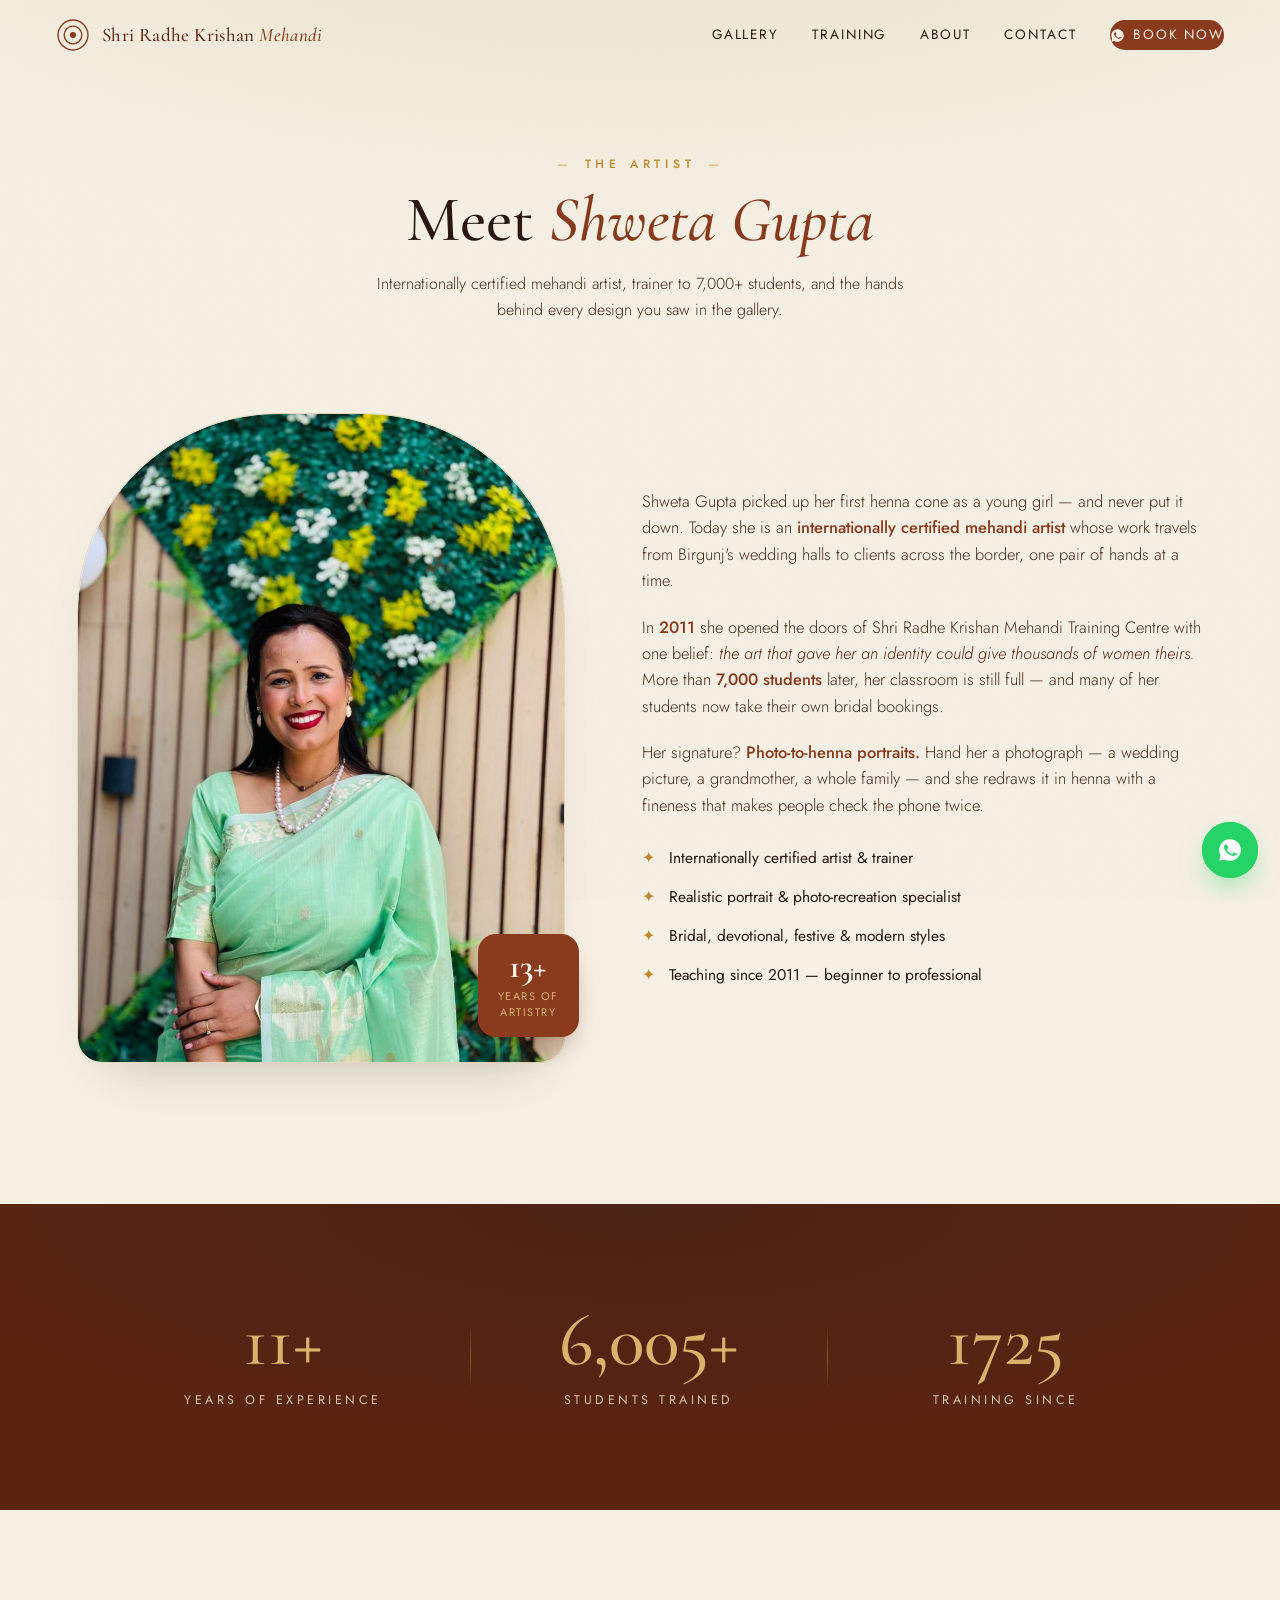
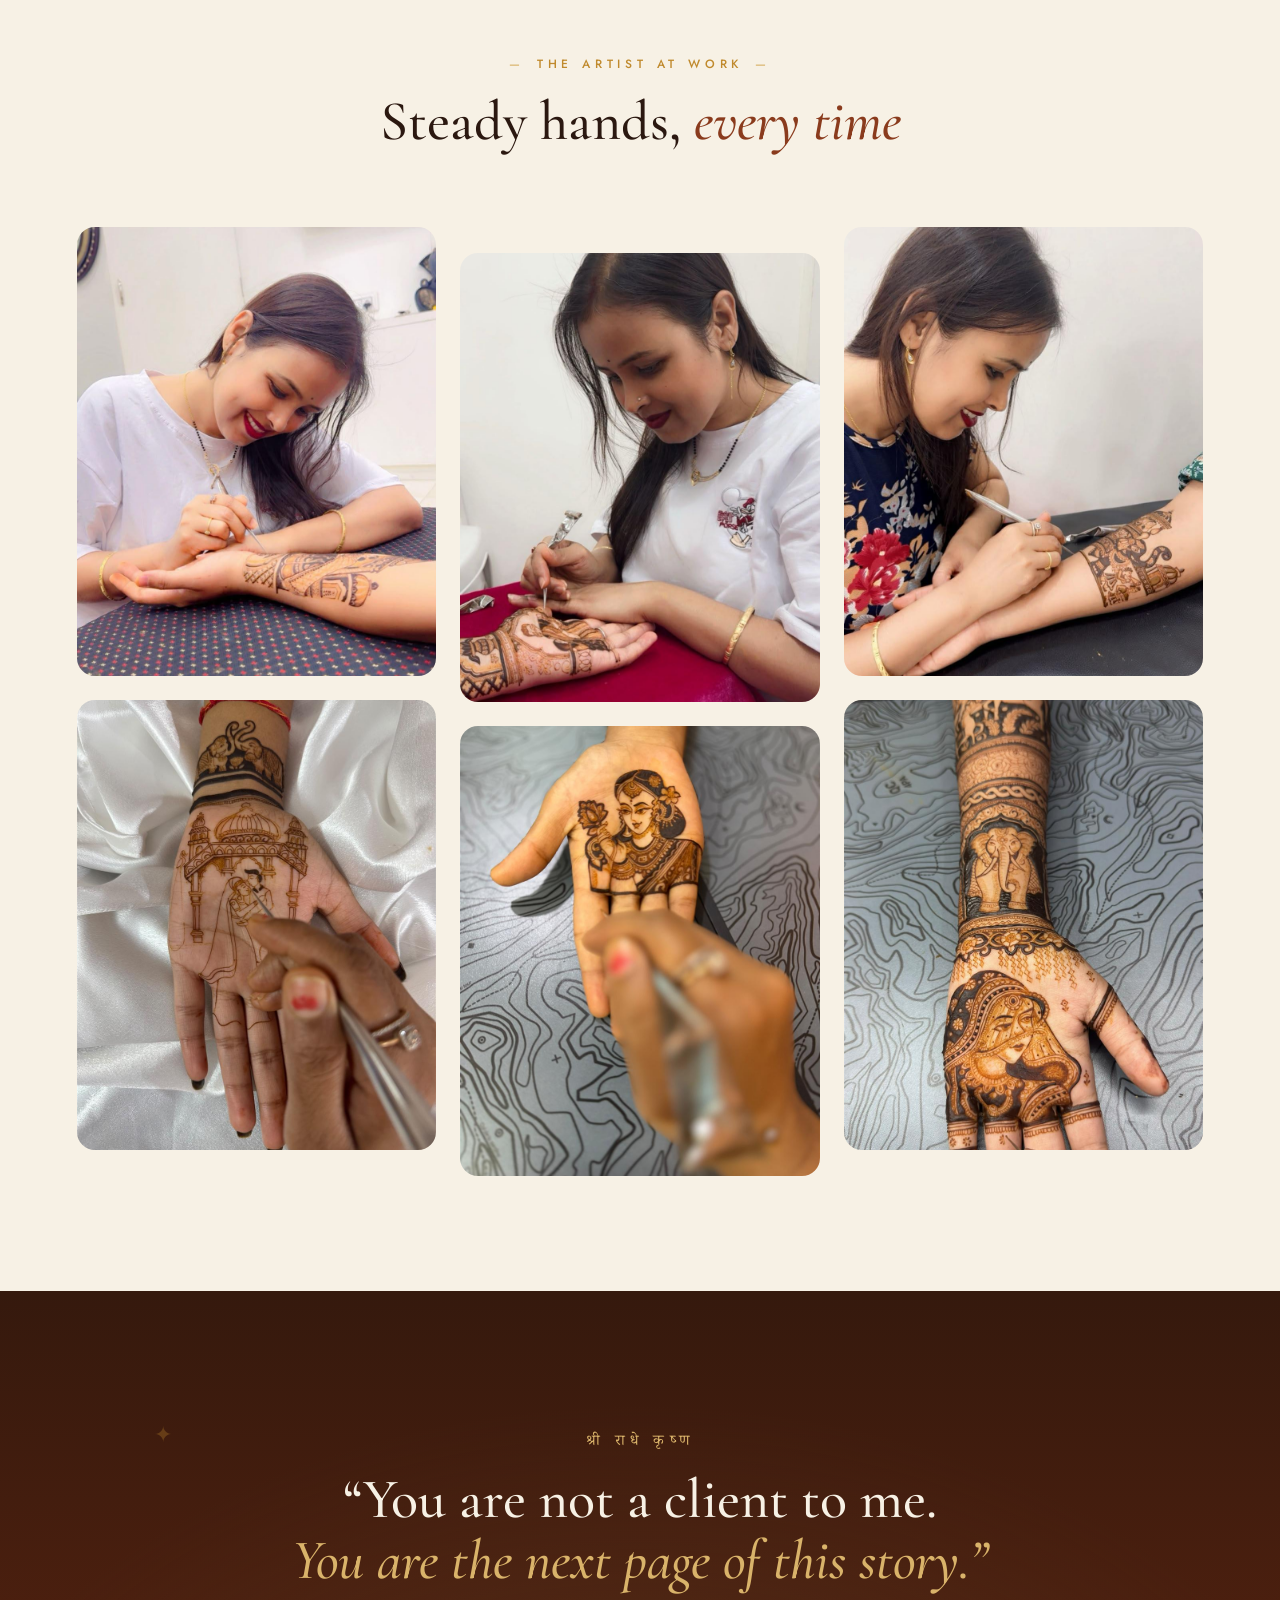
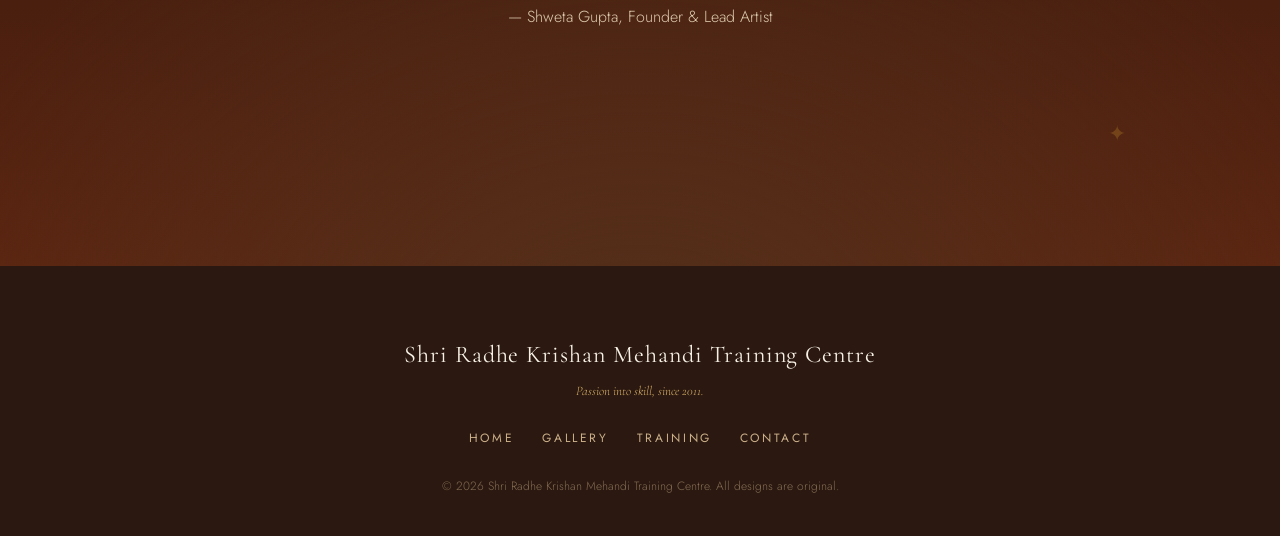
==== about.html @ be676bd6 "Multi-page site with real client photos and videos - 62 curated photos (bridal, photo-to-henna portr" ====
<!DOCTYPE html>
<html lang="en">
<head>
<meta charset="UTF-8">
<meta name="viewport" content="width=device-width, initial-scale=1.0">
<title>About Shweta Gupta — Shri Radhe Krishan Mehandi Training Centre</title>
<meta name="description" content="Meet Shweta Gupta — internationally certified mehandi artist with 13+ years of experience, trainer of 7000+ students since 2011.">
<meta name="theme-color" content="#5c2410">
<link rel="preconnect" href="https://fonts.googleapis.com">
<link rel="preconnect" href="https://fonts.gstatic.com" crossorigin>
<link href="https://fonts.googleapis.com/css2?family=Cormorant+Garamond:ital,wght@0,400;0,500;0,600;0,700;1,400;1,500&family=Jost:wght@300;400;500;600&family=Noto+Serif+Devanagari:wght@500&display=swap" rel="stylesheet">
<link rel="stylesheet" href="css/style.css">
<link rel="icon" href="data:image/svg+xml,<svg xmlns='http://www.w3.org/2000/svg' viewBox='0 0 100 100'><circle cx='50' cy='50' r='42' fill='%238a3b1d'/><circle cx='50' cy='50' r='26' fill='none' stroke='%23f6efe3' stroke-width='4'/><circle cx='50' cy='50' r='10' fill='%23f6efe3'/></svg>">
</head>
<body>

<div class="cursor-dot" id="cursorDot" aria-hidden="true"></div>

<header class="nav" id="nav">
  <a class="nav-brand" href="index.html">
    <svg viewBox="0 0 100 100" width="34" height="34" aria-hidden="true"><circle cx="50" cy="50" r="44" fill="none" stroke="currentColor" stroke-width="4"/><circle cx="50" cy="50" r="26" fill="none" stroke="currentColor" stroke-width="4"/><circle cx="50" cy="50" r="9" fill="currentColor"/></svg>
    <span>Shri Radhe Krishan <em>Mehandi</em></span>
  </a>
  <nav class="nav-links" id="navLinks">
    <a href="gallery.html">Gallery</a>
    <a href="training.html">Training</a>
    <a href="about.html">About</a>
    <a href="contact.html">Contact</a>
    <a class="nav-cta" href="https://wa.me/9779845516077" target="_blank" rel="noopener">
      <svg viewBox="0 0 24 24" width="15" height="15" fill="currentColor" aria-hidden="true"><path d="M12 2a10 10 0 0 0-8.6 15.1L2 22l5.1-1.3A10 10 0 1 0 12 2Zm5.4 14.1c-.2.6-1.3 1.2-1.8 1.2-.5.1-1 .2-3.3-.7-2.8-1.1-4.6-4-4.7-4.2-.1-.2-1.1-1.5-1.1-2.9s.7-2 1-2.3c.2-.3.5-.3.7-.3h.5c.2 0 .4 0 .6.5l.9 2.1c.1.2.1.4 0 .6l-.4.6-.5.5c-.2.2-.3.4-.1.7.2.3.8 1.4 1.8 2.2 1.3 1.1 2.3 1.5 2.6 1.6.3.1.5.1.7-.1l1-1.2c.2-.3.4-.2.7-.1l2 1c.3.1.5.2.6.4 0 .1 0 .8-.2 1.4Z"/></svg>
      Book Now</a>
  </nav>
  <button class="nav-toggle" id="navToggle" aria-label="Menu"><span></span><span></span></button>
</header>

<main>
  <section class="page-hero">
    <span class="kicker">The Artist</span>
    <h1>Meet <em>Shweta Gupta</em></h1>
    <p>Internationally certified mehandi artist, trainer to 7,000+ students, and the hands behind every design you saw in the gallery.</p>
  </section>

  <!-- portrait + story -->
  <section class="about section" style="padding-top:20px">
    <div class="about-grid">
      <div class="about-art reveal">
        <div class="about-frame" style="padding:0;overflow:hidden">
          <img src="assets/img/artist-01.jpg" alt="Shweta Gupta, founder of Shri Radhe Krishan Mehandi Training Centre" style="display:block;width:100%;height:100%;object-fit:cover;border-radius:inherit">
        </div>
        <div class="about-badge float-y"><strong>13+</strong><span>years of<br>artistry</span></div>
      </div>
      <div class="about-copy">
        <p class="reveal">Shweta Gupta picked up her first henna cone as a young girl — and never put it down.
          Today she is an <strong>internationally certified mehandi artist</strong> whose work travels from
          Birgunj's wedding halls to clients across the border, one pair of hands at a time.</p>
        <p class="reveal">In <strong>2011</strong> she opened the doors of Shri Radhe Krishan Mehandi Training Centre
          with one belief: <em>the art that gave her an identity could give thousands of women theirs.</em>
          More than <strong>7,000 students</strong> later, her classroom is still full — and many of her students
          now take their own bridal bookings.</p>
        <p class="reveal">Her signature? <strong>Photo-to-henna portraits.</strong> Hand her a photograph — a wedding
          picture, a grandmother, a whole family — and she redraws it in henna with a fineness that makes people
          check the phone twice.</p>
        <ul class="about-points">
          <li class="reveal"><i>✦</i> Internationally certified artist &amp; trainer</li>
          <li class="reveal"><i>✦</i> Realistic portrait &amp; photo-recreation specialist</li>
          <li class="reveal"><i>✦</i> Bridal, devotional, festive &amp; modern styles</li>
          <li class="reveal"><i>✦</i> Teaching since 2011 — beginner to professional</li>
        </ul>
      </div>
    </div>
  </section>

  <!-- stats -->
  <section class="stats">
    <div class="stats-inner">
      <div class="stat reveal"><strong><span class="count" data-count="13">0</span>+</strong><span>Years of Experience</span></div>
      <div class="stat-divider" aria-hidden="true"></div>
      <div class="stat reveal"><strong><span class="count" data-count="7000">0</span>+</strong><span>Students Trained</span></div>
      <div class="stat-divider" aria-hidden="true"></div>
      <div class="stat reveal"><strong><span class="count" data-count="2011" data-plain>0</span></strong><span>Training Since</span></div>
    </div>
  </section>

  <!-- at work -->
  <section class="section">
    <div class="section-head reveal">
      <span class="kicker">The Artist At Work</span>
      <h2>Steady hands, <em>every time</em></h2>
    </div>
    <div class="gallery-grid">
      <figure class="g-tile reveal" data-label="Applying a bridal design"><img src="assets/img/artist-02.jpg" alt="Shweta Gupta smiling while applying an arm design" loading="lazy"></figure>
      <figure class="g-tile reveal" data-label="Figure work in progress"><img src="assets/img/artist-03.jpg" alt="Shweta Gupta applying bridal figure design" loading="lazy"></figure>
      <figure class="g-tile reveal" data-label="Elephant motif, freehand"><img src="assets/img/artist-04.jpg" alt="Shweta Gupta drawing an elephant design on a client's arm" loading="lazy"></figure>
      <figure class="g-tile reveal" data-label="Sketching the composition"><img src="assets/img/proc-01.jpg" alt="Hands sketching a couple under a palace dome in henna" loading="lazy"></figure>
      <figure class="g-tile reveal" data-label="A lady with lotus, mid-draw"><img src="assets/img/proc-02.jpg" alt="Elegant lady portrait in henna being drawn on a palm" loading="lazy"></figure>
      <figure class="g-tile reveal" data-label="Bride's face taking shape"><img src="assets/img/proc-03.jpg" alt="Bride face palm design in progress" loading="lazy"></figure>
    </div>
  </section>

  <!-- founder message -->
  <section class="cta-banner">
    <div class="cta-inner reveal">
      <span class="loader-devanagari">श्री राधे कृष्ण</span>
      <h2>&ldquo;You are not a client to me.<br><em>You are the next page of this story.&rdquo;</em></h2>
      <p>— Shweta Gupta, Founder &amp; Lead Artist</p>
      <div class="hero-actions">
        <a class="btn btn-light" href="https://wa.me/9779845516077" target="_blank" rel="noopener">Talk to Shweta</a>
        <a class="btn btn-ghost-light" href="gallery.html">See Her Work</a>
      </div>
    </div>
  </section>
</main>

<footer class="footer">
  <p class="footer-name">Shri Radhe Krishan Mehandi Training Centre</p>
  <p class="footer-tag">Passion into skill, since 2011.</p>
  <div class="footer-links">
    <a href="index.html">Home</a>
    <a href="gallery.html">Gallery</a>
    <a href="training.html">Training</a>
    <a href="contact.html">Contact</a>
  </div>
  <p class="footer-copy">© <span id="year"></span> Shri Radhe Krishan Mehandi Training Centre. All designs are original.</p>
</footer>

<a class="wa-float" href="https://wa.me/9779845516077" target="_blank" rel="noopener" aria-label="Chat on WhatsApp">
  <svg viewBox="0 0 24 24" width="26" height="26" fill="currentColor"><path d="M12 2a10 10 0 0 0-8.6 15.1L2 22l5.1-1.3A10 10 0 1 0 12 2Zm5.4 14.1c-.2.6-1.3 1.2-1.8 1.2-.5.1-1 .2-3.3-.7-2.8-1.1-4.6-4-4.7-4.2-.1-.2-1.1-1.5-1.1-2.9s.7-2 1-2.3c.2-.3.5-.3.7-.3h.5c.2 0 .4 0 .6.5l.9 2.1c.1.2.1.4 0 .6l-.4.6-.5.5c-.2.2-.3.4-.1.7.2.3.8 1.4 1.8 2.2 1.3 1.1 2.3 1.5 2.6 1.6.3.1.5.1.7-.1l1-1.2c.2-.3.4-.2.7-.1l2 1c.3.1.5.2.6.4 0 .1 0 .8-.2 1.4Z"/></svg>
</a>

<script src="js/main.js"></script>
</body>
</html>
---- css/style.css ----
/* ═══════════════════════════════════════════════════════
   Shri Radhe Krishan Mehandi Training Centre
   Henna palette: espresso ink · henna rust · marigold · cream
   ═══════════════════════════════════════════════════════ */

:root{
  --ink:        #2b1810;
  --ink-soft:   #4a2c1c;
  --henna:      #8a3b1d;
  --henna-deep: #5c2410;
  --rust:       #b0562a;
  --gold:       #c08a2d;
  --gold-soft:  #d9b36a;
  --cream:      #f7f1e5;
  --cream-2:    #efe4cf;
  --cream-3:    #e6d7bc;
  --white:      #fffdf8;
  --font-display: "Cormorant Garamond", Georgia, serif;
  --font-body:  "Jost", "Segoe UI", sans-serif;
  --font-dev:   "Noto Serif Devanagari", serif;
  --ease-out:   cubic-bezier(.16,1,.3,1);
}

*{margin:0;padding:0;box-sizing:border-box}
html{scroll-behavior:smooth}
section[id]{scroll-margin-top:76px}
body{
  font-family:var(--font-body);
  background:var(--cream);
  color:var(--ink);
  overflow-x:hidden;
  line-height:1.6;
}
body.locked{overflow:hidden}
::selection{background:var(--henna);color:var(--cream)}

img,svg{display:block;max-width:100%}
a{color:inherit;text-decoration:none}

/* subtle paper grain over everything */
body::after{
  content:"";position:fixed;inset:0;pointer-events:none;z-index:5;opacity:.35;
  background-image:url("data:image/svg+xml,%3Csvg xmlns='http://www.w3.org/2000/svg' width='120' height='120'%3E%3Cfilter id='n'%3E%3CfeTurbulence type='fractalNoise' baseFrequency='.9' numOctaves='2'/%3E%3CfeColorMatrix values='0 0 0 0 0  0 0 0 0 0  0 0 0 0 0  0 0 0 .04 0'/%3E%3C/filter%3E%3Crect width='120' height='120' filter='url(%23n)'/%3E%3C/svg%3E");
}

/* ═══════════════ LOADER ═══════════════ */
.loader{
  position:fixed;inset:0;z-index:100;
  background:
    radial-gradient(ellipse at 50% 30%, #3a2114 0%, var(--ink) 55%, #1d0f08 100%);
  display:flex;align-items:center;justify-content:center;
  transition:opacity 1.1s ease, visibility 1.1s;
}
.loader.done{opacity:0;visibility:hidden;pointer-events:none}
.loader-inner{display:flex;flex-direction:column;align-items:center;gap:6px;padding:20px}

.hand-svg{width:min(46vh,300px);height:auto}
.hand-svg .mh{
  stroke:var(--gold-soft);
  stroke-width:2;
  stroke-linecap:round;stroke-linejoin:round;
  fill:none;
  stroke-dasharray:1;
  stroke-dashoffset:1;
  animation:draw var(--t,.8s) var(--d,0s) var(--ease-out) forwards;
}
.hand-svg .outline{stroke:#e8cf9f;stroke-width:2.6}
.hand-svg .thin{stroke-width:1.5}
.hand-svg .dashed{stroke-dasharray:.02 .025}
.hand-svg .dot{
  fill:var(--gold-soft);stroke:none;
  stroke-dasharray:none;stroke-dashoffset:0;
  opacity:0;transform-origin:center;transform-box:fill-box;
  animation:dot-pop .5s var(--d,0s) var(--ease-out) forwards;
}
@keyframes draw{to{stroke-dashoffset:0}}
@keyframes dot-pop{
  0%{opacity:0;transform:scale(0)}
  70%{opacity:1;transform:scale(1.6)}
  100%{opacity:1;transform:scale(1)}
}

.loader-brand{text-align:center;color:var(--cream);opacity:0;animation:fade-up 1.2s 1s var(--ease-out) forwards}
.loader-devanagari{
  font-family:var(--font-dev);color:var(--gold-soft);
  font-size:15px;letter-spacing:.35em;display:block;margin-bottom:8px;
}
.loader-brand h1{
  font-family:var(--font-display);font-weight:500;
  font-size:clamp(26px,5vw,40px);line-height:1.15;letter-spacing:.04em;
}
.loader-brand h1 span{
  display:block;font-size:.42em;letter-spacing:.42em;text-transform:uppercase;
  color:var(--gold-soft);margin-top:8px;font-family:var(--font-body);font-weight:300;
}
.loader-note{
  margin-top:14px;font-size:12px;letter-spacing:.25em;text-transform:uppercase;
  color:#a98f6b;opacity:0;animation:fade-up 1s 2.4s var(--ease-out) forwards, pulse 2s 3.4s ease-in-out infinite;
}
.loader-skip{
  position:absolute;bottom:26px;right:30px;
  background:none;border:1px solid #6b4a30;color:#c8ab84;
  font-family:var(--font-body);font-size:11px;letter-spacing:.22em;text-transform:uppercase;
  padding:9px 18px;border-radius:99px;cursor:pointer;
  opacity:0;animation:fade-up .8s 1.6s forwards;transition:all .3s;
}
.loader-skip:hover{background:#3a2114;color:var(--cream)}
@keyframes fade-up{from{opacity:0;transform:translateY(16px)}to{opacity:1;transform:translateY(0)}}
@keyframes pulse{0%,100%{opacity:.9}50%{opacity:.4}}

/* ═══════════════ CURSOR ═══════════════ */
.cursor-dot{
  position:fixed;width:10px;height:10px;border-radius:50%;
  background:var(--henna);pointer-events:none;z-index:99;
  transform:translate(-50%,-50%);opacity:0;
  transition:width .25s,height .25s,opacity .3s;
  mix-blend-mode:multiply;
}
body.has-cursor .cursor-dot{opacity:.75}
.cursor-dot.grow{width:44px;height:44px;opacity:.25}
@media (hover:none){.cursor-dot{display:none}}

/* ═══════════════ NAV ═══════════════ */
.nav{
  position:fixed;top:0;left:0;right:0;z-index:50;
  display:flex;align-items:center;justify-content:space-between;
  padding:18px clamp(20px,5vw,56px);
  transform:translateY(-110%);
  transition:transform .9s var(--ease-out), background .4s, box-shadow .4s, padding .4s;
}
body.loaded .nav{transform:translateY(0)}
.nav.scrolled{
  background:rgba(247,241,229,.9);backdrop-filter:blur(14px);
  box-shadow:0 1px 0 rgba(43,24,16,.08);padding-top:12px;padding-bottom:12px;
}
.nav-brand{display:flex;align-items:center;gap:12px;color:var(--henna-deep);font-weight:500}
.nav-brand svg{color:var(--henna)}
.nav-brand span{font-family:var(--font-display);font-size:19px;letter-spacing:.02em;line-height:1.1}
.nav-brand em{font-style:italic;color:var(--henna)}
.nav-links{display:flex;align-items:center;gap:clamp(16px,2.6vw,34px)}
.nav-links a{
  font-size:13.5px;letter-spacing:.14em;text-transform:uppercase;font-weight:400;
  position:relative;padding:4px 0;
}
.nav-links a:not(.nav-cta)::after{
  content:"";position:absolute;left:0;bottom:0;height:1.5px;width:100%;
  background:var(--henna);transform:scaleX(0);transform-origin:right;
  transition:transform .45s var(--ease-out);
}
.nav-links a:not(.nav-cta):hover::after{transform:scaleX(1);transform-origin:left}
.nav-cta{
  background:var(--henna);color:var(--cream)!important;
  padding:10px 22px;border-radius:99px;transition:background .3s,transform .3s;
  display:inline-flex;align-items:center;gap:8px;white-space:nowrap;
}
.nav-cta svg{flex-shrink:0}
.nav-cta:hover{background:var(--henna-deep);transform:translateY(-2px)}
.nav-toggle{display:none;background:none;border:none;cursor:pointer;width:34px;height:26px;position:relative;z-index:60}
.nav-toggle span{position:absolute;left:0;width:100%;height:2px;background:var(--ink);transition:all .35s;top:7px}
.nav-toggle span:last-child{top:17px}
.nav-toggle.open span:first-child{top:12px;transform:rotate(45deg)}
.nav-toggle.open span:last-child{top:12px;transform:rotate(-45deg)}

/* ═══════════════ HERO ═══════════════ */
.hero{
  min-height:100svh;position:relative;overflow:hidden;
  display:flex;align-items:center;justify-content:center;text-align:center;
  padding:120px 20px 90px;
  background:
    radial-gradient(ellipse 80% 60% at 50% -10%, var(--cream-2), transparent),
    var(--cream);
}
.hero-mandala{
  position:absolute;inset:0;display:flex;align-items:center;justify-content:center;
  color:var(--henna);opacity:.10;pointer-events:none;
}
.hero-mandala svg{width:min(120vmin,880px);height:auto}
.spin-slow{transform-origin:300px 300px;animation:spin 90s linear infinite}
.spin-slower{transform-origin:300px 300px;animation:spin 140s linear infinite reverse}
@keyframes spin{to{transform:rotate(360deg)}}

.hero-motifs{position:absolute;inset:0;pointer-events:none;color:var(--rust)}
.motif{position:absolute;opacity:.18;animation:float-drift 9s ease-in-out infinite}
.m1{width:54px;top:18%;left:9%;animation-delay:0s;transform:rotate(-18deg)}
.m2{width:38px;top:66%;left:16%;animation-delay:-3s;transform:rotate(24deg)}
.m3{width:46px;top:24%;right:12%;animation-delay:-5s}
.m4{width:62px;top:64%;right:8%;animation-delay:-1.5s;transform:rotate(-30deg) scaleX(-1)}
.m5{width:30px;top:44%;left:4%;animation-delay:-6.5s}
@keyframes float-drift{
  0%,100%{translate:0 0}
  33%{translate:8px -18px}
  66%{translate:-8px -6px}
}

.hero-content{position:relative;max-width:880px}
.hero-eyebrow{
  font-size:13px;letter-spacing:.34em;text-transform:uppercase;color:var(--henna);
  margin-bottom:26px;font-weight:500;
}
.hero-eyebrow, .hero-title .line, .hero-sub, .hero-actions{
  opacity:0;transform:translateY(34px);filter:blur(6px);
}
body.loaded .anim-hero{
  animation:hero-in 1.1s var(--ease-out) forwards;
  animation-delay:calc(var(--h) * .13s + .25s);
}
@keyframes hero-in{to{opacity:1;transform:translateY(0);filter:blur(0)}}

.hero-title{
  font-family:var(--font-display);font-weight:500;
  font-size:clamp(44px,8.4vw,104px);line-height:1.02;letter-spacing:-.01em;
  color:var(--ink);
}
.hero-title .line{display:block}
.hero-title .em{
  font-style:italic;color:var(--henna);
  background:linear-gradient(100deg,var(--henna) 20%,var(--gold) 50%,var(--henna) 80%);
  background-size:200% 100%;
  -webkit-background-clip:text;background-clip:text;-webkit-text-fill-color:transparent;
}
body.loaded .hero-title .em{animation:hero-in 1.1s var(--ease-out) forwards, shimmer 7s 2s linear infinite;animation-delay:calc(var(--h) * .13s + .25s), 2.2s}
@keyframes shimmer{to{background-position:-200% 0}}

.hero-sub{max-width:560px;margin:30px auto 0;font-size:17px;font-weight:300;color:var(--ink-soft)}
.hero-sub strong{color:var(--henna);font-weight:500}
.hero-actions{display:flex;gap:16px;justify-content:center;flex-wrap:wrap;margin-top:38px}

.btn{
  display:inline-flex;align-items:center;gap:10px;
  font-family:var(--font-body);font-size:13.5px;font-weight:500;
  letter-spacing:.16em;text-transform:uppercase;
  padding:17px 34px;border-radius:99px;
  position:relative;overflow:hidden;
  transition:transform .35s var(--ease-out), box-shadow .35s, background .35s, color .35s;
}
.btn::before{
  content:"";position:absolute;inset:0;border-radius:99px;
  background:linear-gradient(110deg,transparent 30%,rgba(255,255,255,.25) 50%,transparent 70%);
  transform:translateX(-110%);transition:transform .7s;
}
.btn:hover::before{transform:translateX(110%)}
.btn:hover{transform:translateY(-3px)}
.btn-primary{background:var(--henna);color:var(--cream);box-shadow:0 12px 28px -12px rgba(138,59,29,.55)}
.btn-primary:hover{background:var(--henna-deep);box-shadow:0 18px 34px -12px rgba(92,36,16,.6)}
.btn-ghost{border:1.5px solid var(--henna);color:var(--henna)}
.btn-ghost:hover{background:var(--henna);color:var(--cream)}
.btn-light{background:var(--cream);color:var(--henna-deep)}
.btn-light:hover{background:var(--white)}
.btn-ghost-light{border:1.5px solid rgba(247,241,229,.6);color:var(--cream)}
.btn-ghost-light:hover{background:rgba(247,241,229,.14)}

.hero-side{
  position:absolute;top:50%;z-index:1;
  width:clamp(150px,16vw,250px);
  border-radius:120px 120px 20px 20px;
  overflow:hidden;
  border:1.5px solid var(--cream-3);
  box-shadow:0 26px 55px -28px rgba(43,24,16,.45);
  opacity:0;filter:blur(6px);
}
.hero-side img{width:100%;height:100%;object-fit:cover;aspect-ratio:3/4.2;display:block}
.hero-side-l{left:clamp(16px,4.5vw,72px);transform:translateY(-50%) rotate(-5deg)}
.hero-side-r{right:clamp(16px,4.5vw,72px);transform:translateY(-50%) rotate(5deg)}
body.loaded .hero-side-l{animation:side-in 1.2s .9s var(--ease-out) forwards, float-side 6s 2.1s ease-in-out infinite}
body.loaded .hero-side-r{animation:side-in 1.2s 1.1s var(--ease-out) forwards, float-side-alt 7s 2.3s ease-in-out infinite}
@keyframes side-in{to{opacity:.92;filter:blur(0)}}
@keyframes float-side{
  0%,100%{margin-top:0}
  50%{margin-top:-14px}
}
@keyframes float-side-alt{
  0%,100%{margin-top:0}
  50%{margin-top:12px}
}
@media (max-width:1140px){.hero-side{display:none}}

/* ═══════════════ MARQUEE ═══════════════ */
.marquee{
  background:var(--henna-deep);color:var(--gold-soft);
  overflow:hidden;padding:16px 0;
  border-top:1px solid rgba(217,179,106,.25);
  border-bottom:1px solid rgba(217,179,106,.25);
}
.marquee-track{display:flex;white-space:nowrap;width:max-content;animation:marquee 26s linear infinite}
.marquee-track span{
  font-family:var(--font-display);font-style:italic;
  font-size:19px;letter-spacing:.12em;
}
.marquee:hover .marquee-track{animation-play-state:paused}
@keyframes marquee{to{transform:translateX(-50%)}}

/* ═══════════════ SECTIONS / REVEAL ═══════════════ */
.section{padding:clamp(80px,11vw,150px) clamp(20px,6vw,80px);max-width:1280px;margin:0 auto}
.section-head{text-align:center;margin-bottom:clamp(44px,6vw,76px)}
.kicker{
  display:inline-block;font-size:12px;letter-spacing:.4em;text-transform:uppercase;
  color:var(--gold);font-weight:500;margin-bottom:16px;
}
.kicker::before,.kicker::after{content:"—";color:var(--gold-soft);margin:0 12px}
.section-head h2, .training h2, .cta-banner h2{
  font-family:var(--font-display);font-weight:500;
  font-size:clamp(32px,4.6vw,56px);line-height:1.08;color:var(--ink);
}
.section-head h2 em, .training h2 em, .cta-banner h2 em{font-style:italic;color:var(--henna)}
.section-note{margin-top:16px;color:var(--ink-soft);font-weight:300;font-size:15px}
.section-note a{color:var(--henna);border-bottom:1px solid var(--gold-soft)}

.reveal{opacity:0;transform:translateY(44px);filter:blur(5px);
  transition:opacity 1s var(--ease-out), transform 1s var(--ease-out), filter 1s var(--ease-out);
  transition-delay:var(--r,0s);
}
.reveal.in{opacity:1;transform:translateY(0);filter:blur(0)}

/* draw-on-scroll ornaments */
.draw-on-scroll .ds{
  stroke:var(--henna);stroke-linecap:round;stroke-linejoin:round;
  stroke-dasharray:1;stroke-dashoffset:1;
}
.draw-on-scroll.in .ds{animation:draw 1.6s var(--ease-out) forwards}
.draw-on-scroll.in .ds:nth-child(2){animation-delay:.35s}
.draw-on-scroll.in .ds:nth-child(3){animation-delay:.7s}
.draw-on-scroll.in .ds:nth-child(4){animation-delay:1.05s}
.draw-on-scroll.in .ds:nth-child(5){animation-delay:1.35s}
.draw-on-scroll.in .ds:nth-child(6){animation-delay:1.6s}

/* ═══════════════ ABOUT ═══════════════ */
.about-grid{display:grid;grid-template-columns:1fr 1.15fr;gap:clamp(36px,6vw,90px);align-items:center}
.about-art{position:relative}
.about-frame{
  border:1.5px solid var(--cream-3);border-radius:200px 200px 24px 24px;
  padding:clamp(24px,3vw,48px);background:var(--white);
  box-shadow:0 30px 60px -35px rgba(43,24,16,.3);
}
.about-badge,.training-chip{
  position:absolute;right:-14px;bottom:26px;
  background:var(--henna);color:var(--cream);
  border-radius:18px;padding:16px 20px;text-align:center;
  box-shadow:0 16px 32px -14px rgba(92,36,16,.6);
}
.about-badge strong,.training-chip strong{font-family:var(--font-display);font-size:34px;display:block;line-height:1}
.about-badge span,.training-chip span{font-size:11px;letter-spacing:.14em;text-transform:uppercase;line-height:1.5;display:block;margin-top:4px;color:var(--gold-soft)}
.float-y{animation:float-y 5s ease-in-out infinite}
@keyframes float-y{0%,100%{translate:0 0}50%{translate:0 -12px}}

.about-copy p{font-size:16.5px;font-weight:300;color:var(--ink-soft);margin-bottom:20px}
.about-copy strong{color:var(--henna);font-weight:500}
.about-copy em{color:var(--henna-deep)}
.about-points{list-style:none;margin-top:28px;display:grid;gap:14px}
.about-points li{display:flex;gap:14px;align-items:center;font-size:15.5px}
.about-points i{color:var(--gold);font-style:normal}

/* ═══════════════ STATS ═══════════════ */
.stats{
  background:
    radial-gradient(ellipse 70% 90% at 50% 0%, #4a2415, transparent),
    var(--henna-deep);
  color:var(--cream);padding:clamp(60px,8vw,100px) 24px;
}
.stats-inner{max-width:980px;margin:0 auto;display:flex;justify-content:space-around;align-items:center;gap:20px;flex-wrap:wrap}
.stat{text-align:center;min-width:180px}
.stat strong{font-family:var(--font-display);font-size:clamp(46px,6vw,74px);font-weight:500;color:var(--gold-soft);display:block;line-height:1}
.stat > span{font-size:12.5px;letter-spacing:.28em;text-transform:uppercase;margin-top:12px;display:block;color:#d9c4a6}
.stat-divider{width:1px;height:64px;background:linear-gradient(transparent,var(--gold),transparent);opacity:.5}

/* ═══════════════ SERVICES ═══════════════ */
.cards{display:grid;grid-template-columns:repeat(3,1fr);gap:clamp(18px,2.6vw,32px)}
.card{
  position:relative;background:var(--white);border:1.5px solid var(--cream-3);
  border-radius:22px;padding:0;
  overflow:hidden;transition:box-shadow .5s, border-color .5s;
  transform-style:preserve-3d;will-change:transform;
}
.card-img{height:230px;overflow:hidden;position:relative}
.card-img::after{
  content:"";position:absolute;inset:0;
  background:linear-gradient(transparent 60%, rgba(43,24,16,.28));
}
.card-img img{
  width:100%;height:100%;object-fit:cover;object-position:center 30%;
  transition:transform 1s var(--ease-out);
}
.card:hover .card-img img{transform:scale(1.07)}
.card-body{position:relative;padding:26px clamp(24px,2.6vw,32px) 34px}
.card:hover{box-shadow:0 34px 60px -30px rgba(92,36,16,.4);border-color:var(--gold-soft)}
.card::after{
  content:"";position:absolute;inset:auto -30% -55% -30%;height:70%;
  background:radial-gradient(ellipse at bottom, rgba(192,138,45,.14), transparent 70%);
  opacity:0;transition:opacity .6s;
}
.card:hover::after{opacity:1}
.card h3{font-family:var(--font-display);font-size:27px;font-weight:600;margin-bottom:12px}
.card p{font-weight:300;color:var(--ink-soft);font-size:15.5px}
.card-num{
  position:absolute;top:22px;right:26px;
  font-family:var(--font-display);font-style:italic;font-size:44px;
  color:var(--cream-3);transition:color .4s;
}
.card:hover .card-num{color:var(--gold-soft)}

/* ═══════════════ TRAINING ═══════════════ */
.training{max-width:none;background:var(--cream-2);
  border-top:1px solid var(--cream-3);border-bottom:1px solid var(--cream-3)}
.training-inner{max-width:1280px;margin:0 auto;display:grid;grid-template-columns:1.25fr 1fr;gap:clamp(40px,6vw,90px);align-items:center}
.training .kicker{margin-bottom:10px}
.training h2{margin-bottom:18px}
.training-copy > p{font-weight:300;color:var(--ink-soft);max-width:520px;margin-bottom:34px}
.training-steps{display:grid;gap:0;margin-bottom:38px}
.t-step{
  display:flex;gap:22px;align-items:flex-start;padding:20px 6px;
  border-bottom:1px solid var(--cream-3);transition:background .4s, padding-left .4s;
}
.t-step:hover{background:rgba(255,253,248,.7);padding-left:16px}
.t-step > span{
  font-family:var(--font-display);font-style:italic;font-size:26px;color:var(--gold);
  line-height:1.2;min-width:44px;
}
.t-step h4{font-family:var(--font-display);font-size:21px;font-weight:600}
.t-step p{font-size:14.5px;font-weight:300;color:var(--ink-soft)}
.training-visual{position:relative;background:var(--white);border-radius:28px;
  border:1.5px solid var(--cream-3);padding:clamp(14px,1.6vw,20px);
  box-shadow:0 30px 60px -35px rgba(43,24,16,.3)}
.training-visual img{
  width:100%;display:block;border-radius:18px;
  aspect-ratio:3/3.6;object-fit:cover;
}
.training-chip{right:auto;left:-14px;bottom:40px}

/* ═══════════════ ADMISSION ═══════════════ */
.admission-grid{display:grid;grid-template-columns:1.5fr 1fr;gap:clamp(24px,4vw,56px);align-items:start}
.adm-form{
  background:var(--white);border:1.5px solid var(--cream-3);border-radius:26px;
  padding:clamp(26px,3.4vw,46px);
  box-shadow:0 30px 60px -35px rgba(43,24,16,.3);
}
.adm-row{display:grid;grid-template-columns:1fr 1fr;gap:18px}
.adm-field{margin-bottom:20px;display:flex;flex-direction:column;gap:8px}
.adm-field label{
  font-size:11.5px;letter-spacing:.2em;text-transform:uppercase;
  color:var(--henna);font-weight:500;
}
.adm-field input,.adm-field select,.adm-field textarea{
  font-family:var(--font-body);font-size:15px;color:var(--ink);
  background:var(--cream);border:1.5px solid var(--cream-3);border-radius:12px;
  padding:13px 16px;outline:none;width:100%;
  transition:border-color .3s, box-shadow .3s, background .3s;
  appearance:none;
}
.adm-field textarea{resize:vertical;min-height:76px}
.adm-field select{
  background-image:url("data:image/svg+xml,%3Csvg xmlns='http://www.w3.org/2000/svg' width='12' height='8'%3E%3Cpath d='M1 1l5 5 5-5' fill='none' stroke='%238a3b1d' stroke-width='2' stroke-linecap='round'/%3E%3C/svg%3E");
  background-repeat:no-repeat;background-position:right 16px center;
  cursor:pointer;
}
.adm-field input::placeholder,.adm-field textarea::placeholder{color:#b09a7e}
.adm-field input:focus,.adm-field select:focus,.adm-field textarea:focus{
  border-color:var(--gold);background:var(--white);
  box-shadow:0 0 0 4px rgba(192,138,45,.14);
}
.adm-error{color:#a8321a;font-size:14px;margin-bottom:14px}
.adm-sent{color:var(--henna);font-size:14.5px;margin-top:16px;font-weight:500}
.adm-submit{width:100%;justify-content:center}
.adm-info{
  background:var(--henna-deep);color:var(--cream);border-radius:26px;
  padding:clamp(26px,3vw,40px);position:sticky;top:110px;
}
.adm-info h3{font-family:var(--font-display);font-size:26px;font-weight:500;margin-bottom:20px;color:var(--gold-soft)}
.adm-info ul{list-style:none;display:grid;gap:14px;margin-bottom:26px}
.adm-info li{display:flex;gap:12px;font-size:14.5px;font-weight:300;color:#eadbc2}
.adm-info li i{color:var(--gold-soft);font-style:normal}
.adm-note{
  border:1px solid rgba(217,179,106,.35);border-radius:16px;
  padding:18px 20px;display:flex;gap:14px;align-items:center;margin-bottom:20px;
}
.adm-note strong{font-family:var(--font-display);font-size:34px;color:var(--gold-soft);line-height:1}
.adm-note span{font-size:13px;font-weight:300;color:#dcc9ad;line-height:1.5}
.adm-alt{font-size:13.5px;font-weight:300;color:#c9ab84}
.adm-alt a{color:var(--gold-soft);border-bottom:1px solid rgba(217,179,106,.4)}

/* ═══════════════ FOUNDER ═══════════════ */
.owner-inner{display:grid;grid-template-columns:1fr 1.35fr;gap:clamp(36px,6vw,90px);align-items:center}
.owner-photo{position:relative}
.owner-frame{
  position:relative;overflow:hidden;
  border:1.5px solid var(--cream-3);border-radius:200px 200px 24px 24px;
  background:var(--cream-2);aspect-ratio:3/4;
  box-shadow:0 30px 60px -35px rgba(43,24,16,.35);
}
.owner-frame img{
  width:100%;height:100%;object-fit:cover;object-position:top center;
  transition:transform 1.2s var(--ease-out);
}
.owner-photo:hover .owner-frame img{transform:scale(1.05)}
.owner-ph{display:none}
.owner-frame.no-photo img{display:none}
.owner-frame.no-photo .owner-ph{
  position:absolute;inset:0;display:flex;flex-direction:column;
  align-items:center;justify-content:center;gap:14px;color:var(--henna);
}
.owner-ph svg{width:56%;opacity:.5}
.owner-ph span{font-size:11px;letter-spacing:.3em;text-transform:uppercase;opacity:.6}
.owner-badge{
  position:absolute;right:-14px;bottom:32px;
  background:var(--henna);color:var(--cream);
  border-radius:18px;padding:14px 20px;text-align:center;
  box-shadow:0 16px 32px -14px rgba(92,36,16,.6);
}
.owner-badge strong{font-family:var(--font-display);font-size:36px;display:block;line-height:.9;color:var(--gold-soft)}
.owner-badge span{font-size:11px;letter-spacing:.14em;text-transform:uppercase;line-height:1.5;display:block;margin-top:2px;color:var(--gold-soft)}
.owner-copy .kicker{margin-bottom:12px}
.owner-copy h2{
  font-family:var(--font-display);font-weight:500;
  font-size:clamp(26px,3.4vw,40px);line-height:1.2;color:var(--ink);
  margin-bottom:26px;
}
.owner-copy h2 em{font-style:italic;color:var(--henna)}
.owner-words p{font-size:16px;font-weight:300;color:var(--ink-soft);margin-bottom:18px}
.owner-words strong{color:var(--henna);font-weight:500}
.owner-sign{margin-top:30px;padding-top:22px;border-top:1px solid var(--cream-3)}
.owner-name{
  font-family:var(--font-display);font-style:italic;font-weight:500;
  font-size:34px;color:var(--henna);display:block;line-height:1;
}
.owner-role{
  display:block;margin-top:8px;
  font-size:11.5px;letter-spacing:.22em;text-transform:uppercase;color:var(--gold);
}

/* ═══════════════ GALLERY ═══════════════ */
.gallery-grid{display:grid;grid-template-columns:repeat(3,1fr);gap:clamp(14px,2vw,24px)}
.g-tile{
  position:relative;border-radius:18px;overflow:hidden;cursor:pointer;
  aspect-ratio:4/5;
}
.g-tile:nth-child(2),.g-tile:nth-child(5){translate:0 26px}
.g-tile img{
  position:absolute;inset:0;width:100%;height:100%;object-fit:cover;
  transition:transform .9s var(--ease-out);
}
.g-tile:hover img{transform:scale(1.08) rotate(1deg)}
.g-tile::after{
  content:attr(data-label);
  position:absolute;left:0;right:0;bottom:0;padding:38px 18px 16px;z-index:2;
  background:linear-gradient(transparent, rgba(43,24,16,.82));
  color:var(--cream);font-size:13px;letter-spacing:.16em;text-transform:uppercase;
  transform:translateY(100%);transition:transform .55s var(--ease-out);
}
.g-tile:hover::after{transform:translateY(0)}

/* ═══════════════ FAQ ═══════════════ */
.faq-list{max-width:760px;margin:0 auto;display:grid;gap:14px}
.faq-item{
  background:var(--white);border:1.5px solid var(--cream-3);border-radius:18px;
  overflow:hidden;transition:border-color .4s, box-shadow .4s;
}
.faq-item[open]{border-color:var(--gold-soft);box-shadow:0 20px 40px -28px rgba(92,36,16,.35)}
.faq-item summary{
  list-style:none;cursor:pointer;
  display:flex;align-items:center;justify-content:space-between;gap:16px;
  padding:20px 24px;
  font-family:var(--font-display);font-size:19px;font-weight:600;color:var(--ink);
  transition:color .3s;
}
.faq-item summary::-webkit-details-marker{display:none}
.faq-item summary:hover{color:var(--henna)}
.faq-item summary i{
  flex-shrink:0;width:26px;height:26px;position:relative;
  border:1.5px solid var(--henna);border-radius:50%;
  transition:transform .45s var(--ease-out), background .3s;
}
.faq-item summary i::before,.faq-item summary i::after{
  content:"";position:absolute;top:50%;left:50%;background:var(--henna);
  transition:background .3s;
}
.faq-item summary i::before{width:10px;height:1.6px;transform:translate(-50%,-50%)}
.faq-item summary i::after{width:1.6px;height:10px;transform:translate(-50%,-50%)}
.faq-item[open] summary i{transform:rotate(135deg);background:var(--henna)}
.faq-item[open] summary i::before,.faq-item[open] summary i::after{background:var(--cream)}
.faq-body{overflow:hidden}
.faq-body p{
  padding:0 24px 22px;font-size:15px;font-weight:300;color:var(--ink-soft);
}
.faq-body a{color:var(--henna);border-bottom:1px solid var(--gold-soft)}
.faq-item[open] .faq-body p{animation:faq-open .5s var(--ease-out)}
@keyframes faq-open{from{opacity:0;transform:translateY(-8px)}to{opacity:1;transform:translateY(0)}}

/* ═══════════════ CTA BANNER ═══════════════ */
.cta-banner{
  background:
    radial-gradient(ellipse 60% 100% at 50% 120%, #52301b, transparent),
    linear-gradient(180deg, #35190d, var(--henna-deep));
  color:var(--cream);text-align:center;
  padding:clamp(80px,11vw,150px) 24px;position:relative;overflow:hidden;
}
.cta-banner::before,.cta-banner::after{
  content:"✦";position:absolute;color:var(--gold);opacity:.3;font-size:22px;
  animation:float-drift 8s ease-in-out infinite;
}
.cta-banner::before{top:22%;left:12%}
.cta-banner::after{bottom:20%;right:12%;animation-delay:-4s}
.cta-inner .loader-devanagari{margin-bottom:14px}
.cta-banner h2{color:var(--cream);margin-bottom:14px}
.cta-banner h2 em{color:var(--gold-soft)}
.cta-banner p{font-weight:300;color:#dcc9ad;margin-bottom:34px}

/* ═══════════════ CONTACT ═══════════════ */
.contact-grid{display:grid;grid-template-columns:repeat(3,1fr);gap:clamp(14px,2vw,24px)}
.c-card{
  background:var(--white);border:1.5px solid var(--cream-3);border-radius:20px;
  padding:30px 24px;display:block;
  transition:transform .5s var(--ease-out), box-shadow .5s, border-color .5s;
}
.c-card:hover{transform:translateY(-8px);box-shadow:0 28px 48px -26px rgba(92,36,16,.4);border-color:var(--gold-soft)}
.c-card i{
  width:54px;height:54px;border-radius:50%;display:flex;align-items:center;justify-content:center;
  background:var(--cream-2);color:var(--henna);margin-bottom:18px;
  transition:background .4s,color .4s, transform .5s var(--ease-out);
}
.c-card:hover i{background:var(--henna);color:var(--cream);transform:rotate(-10deg) scale(1.06)}
.c-card h4{font-family:var(--font-display);font-size:21px;font-weight:600;margin-bottom:4px}
.c-card p{font-size:14px;color:var(--ink-soft);font-weight:300;word-break:break-word}
.c-card span{
  display:inline-block;margin-top:14px;font-size:11.5px;letter-spacing:.2em;
  text-transform:uppercase;color:var(--gold);
}

/* ═══════════════ MAP ═══════════════ */
.map-wrap{
  position:relative;margin-top:clamp(28px,4vw,48px);
  border-radius:24px;overflow:hidden;
  border:1.5px solid var(--cream-3);
  box-shadow:0 30px 60px -35px rgba(43,24,16,.35);
  height:clamp(320px,45vw,440px);
}
.map-wrap iframe{
  width:100%;height:100%;border:0;display:block;
  filter:sepia(.22) saturate(.85);
  transition:filter .6s;
}
.map-wrap:hover iframe{filter:none}
.map-btn{
  position:absolute;left:50%;bottom:22px;transform:translateX(-50%);
  padding:13px 26px;
}
.map-btn:hover{transform:translateX(-50%) translateY(-3px)}

/* ═══════════════ FOOTER ═══════════════ */
.footer{
  background:var(--ink);color:#cbb08a;text-align:center;
  padding:70px 24px 40px;
}
.footer-ornament svg{max-width:480px;margin:0 auto 30px}
.footer-ornament .ds{stroke:var(--gold-soft)}
.footer-name{font-family:var(--font-display);font-size:24px;color:var(--cream);letter-spacing:.04em}
.footer-tag{font-size:13px;font-weight:300;font-style:italic;font-family:var(--font-display);margin-top:6px;color:var(--gold-soft)}
.footer-links{display:flex;gap:28px;justify-content:center;margin:28px 0;flex-wrap:wrap}
.footer-links a{font-size:12px;letter-spacing:.22em;text-transform:uppercase;transition:color .3s}
.footer-links a:hover{color:var(--gold-soft)}
.footer-copy{font-size:12px;opacity:.55;font-weight:300}

/* ═══════════════ WHATSAPP FLOAT ═══════════════ */
.wa-float{
  position:fixed;right:22px;bottom:22px;z-index:40;
  width:56px;height:56px;border-radius:50%;
  background:#25d366;color:#fff;
  display:flex;align-items:center;justify-content:center;
  box-shadow:0 12px 28px -8px rgba(37,211,102,.55);
  opacity:0;transform:scale(0);transition:transform .5s var(--ease-out), opacity .5s;
}
body.loaded .wa-float{opacity:1;transform:scale(1);transition-delay:1.6s}
.wa-float::before{
  content:"";position:absolute;inset:0;border-radius:50%;
  border:2px solid #25d366;animation:wa-ring 2.2s ease-out infinite;
}
.wa-float:hover{transform:scale(1.1)!important}
@keyframes wa-ring{
  0%{transform:scale(1);opacity:.8}
  100%{transform:scale(1.65);opacity:0}
}

/* ═══════════════ HERO VIDEO ═══════════════ */
.hero-side video{
  width:100%;height:100%;object-fit:cover;aspect-ratio:3/4.2;display:block;
}
.hero-live{
  position:absolute;left:50%;bottom:14px;transform:translateX(-50%);
  background:rgba(43,24,16,.72);color:var(--gold-soft);
  font-size:10px;letter-spacing:.22em;text-transform:uppercase;
  padding:6px 14px;border-radius:99px;white-space:nowrap;backdrop-filter:blur(4px);
}

/* ═══════════════ SIGNATURE : PHOTO TO HENNA ═══════════════ */
.signature{max-width:none;background:
  radial-gradient(ellipse 70% 90% at 50% 0%, #4a2415, transparent), var(--henna-deep);
}
.signature .section-head h2, .signature .section-head h2 em{color:var(--cream)}
.signature .section-head h2 em{color:var(--gold-soft)}
.signature .section-note{color:#d9c4a6}
.sig-row{
  display:flex;gap:clamp(14px,2vw,24px);
  max-width:1280px;margin:0 auto;
  overflow-x:auto;padding:10px 4px 26px;
  scroll-snap-type:x mandatory;
  scrollbar-width:thin;scrollbar-color:var(--gold) transparent;
}
.sig-card{
  flex:0 0 clamp(220px,24vw,300px);scroll-snap-align:center;
  border-radius:18px;overflow:hidden;position:relative;
  border:1px solid rgba(217,179,106,.3);
  transition:transform .6s var(--ease-out), box-shadow .6s;
}
.sig-card:hover{transform:translateY(-8px) rotate(-1deg);box-shadow:0 26px 48px -22px rgba(0,0,0,.6)}
.sig-card img{width:100%;aspect-ratio:3/4;object-fit:cover;display:block;transition:transform .9s var(--ease-out)}
.sig-card:hover img{transform:scale(1.06)}
.sig-card figcaption{
  position:absolute;left:0;right:0;bottom:0;padding:30px 16px 14px;
  background:linear-gradient(transparent, rgba(29,15,8,.9));
  color:var(--cream);font-family:var(--font-display);font-style:italic;
  font-size:16px;text-align:center;
}
.sig-cta{display:flex;gap:16px;justify-content:center;flex-wrap:wrap;margin-top:26px}
.signature .btn-ghost{border-color:var(--gold-soft);color:var(--gold-soft)}
.signature .btn-ghost:hover{background:var(--gold-soft);color:var(--henna-deep)}

/* ═══════════════ SUBPAGE HERO ═══════════════ */
.page-hero{
  padding:150px 24px 70px;text-align:center;position:relative;overflow:hidden;
  background:radial-gradient(ellipse 80% 80% at 50% -20%, var(--cream-2), transparent), var(--cream);
}
.page-hero .kicker{margin-bottom:12px}
.page-hero h1{
  font-family:var(--font-display);font-weight:500;
  font-size:clamp(36px,6vw,64px);line-height:1.05;color:var(--ink);
}
.page-hero h1 em{font-style:italic;color:var(--henna)}
.page-hero p{max-width:560px;margin:18px auto 0;font-weight:300;color:var(--ink-soft)}

/* ═══════════════ FULL GALLERY ═══════════════ */
.g-filters{
  display:flex;gap:10px;justify-content:center;flex-wrap:wrap;
  margin:0 auto clamp(30px,4vw,50px);max-width:900px;
}
.g-filter{
  font-family:var(--font-body);font-size:12.5px;letter-spacing:.16em;text-transform:uppercase;
  background:none;border:1.5px solid var(--cream-3);color:var(--ink-soft);
  padding:10px 20px;border-radius:99px;cursor:pointer;
  transition:all .35s;
}
.g-filter:hover{border-color:var(--gold);color:var(--henna)}
.g-filter.active{background:var(--henna);border-color:var(--henna);color:var(--cream)}
.gx-grid{
  columns:3;column-gap:clamp(14px,2vw,22px);
  max-width:1280px;margin:0 auto;
}
.gx-item{
  break-inside:avoid;margin-bottom:clamp(14px,2vw,22px);
  border-radius:16px;overflow:hidden;position:relative;cursor:zoom-in;
  border:1px solid var(--cream-3);
}
.gx-item.hidden{display:none}
.gx-item img,.gx-item video{width:100%;display:block;transition:transform .8s var(--ease-out)}
.gx-item:hover img{transform:scale(1.05)}
.gx-item::after{
  content:attr(data-label);
  position:absolute;left:0;right:0;bottom:0;padding:34px 14px 12px;
  background:linear-gradient(transparent, rgba(43,24,16,.82));
  color:var(--cream);font-size:12px;letter-spacing:.14em;text-transform:uppercase;
  opacity:0;transform:translateY(8px);transition:all .45s var(--ease-out);
  pointer-events:none;
}
.gx-item:hover::after{opacity:1;transform:translateY(0)}
.gx-item .play-badge{
  position:absolute;top:12px;right:12px;z-index:2;
  background:rgba(43,24,16,.72);color:var(--gold-soft);
  font-size:10px;letter-spacing:.2em;text-transform:uppercase;
  padding:6px 12px;border-radius:99px;pointer-events:none;
}

/* lightbox */
.lightbox{
  position:fixed;inset:0;z-index:90;background:rgba(29,15,8,.92);
  display:flex;align-items:center;justify-content:center;
  opacity:0;visibility:hidden;transition:opacity .4s, visibility .4s;
  padding:30px;
}
.lightbox.open{opacity:1;visibility:visible}
.lb-content{max-width:min(92vw,560px);text-align:center;transform:scale(.94);transition:transform .4s var(--ease-out)}
.lightbox.open .lb-content{transform:scale(1)}
.lb-content img,.lb-content video{
  max-width:100%;max-height:80vh;border-radius:14px;
  box-shadow:0 40px 90px -30px rgba(0,0,0,.8);
}
.lb-content p{
  color:var(--gold-soft);margin-top:14px;
  font-family:var(--font-display);font-style:italic;font-size:18px;
}
.lb-close{
  position:absolute;top:20px;right:26px;
  background:none;border:none;color:var(--cream);font-size:34px;line-height:1;
  cursor:pointer;transition:transform .3s, color .3s;
}
.lb-close:hover{transform:rotate(90deg);color:var(--gold-soft)}

/* student-work note */
.student-strip{
  max-width:1280px;margin:clamp(40px,6vw,70px) auto 0;
  background:var(--white);border:1.5px solid var(--cream-3);border-radius:24px;
  padding:clamp(24px,3vw,40px);
}
.student-strip h3{font-family:var(--font-display);font-size:26px;font-weight:600;margin-bottom:6px}
.student-strip > p{font-weight:300;color:var(--ink-soft);margin-bottom:22px}
.student-grid{display:grid;grid-template-columns:repeat(2,1fr);gap:clamp(12px,1.6vw,20px)}
.student-grid figure{border-radius:14px;overflow:hidden;position:relative}
.student-grid img{width:100%;aspect-ratio:4/3.4;object-fit:cover;display:block;transition:transform .8s var(--ease-out)}
.student-grid figure:hover img{transform:scale(1.05)}
.student-grid figcaption{
  position:absolute;left:0;right:0;bottom:0;padding:26px 14px 10px;
  background:linear-gradient(transparent, rgba(43,24,16,.8));
  color:var(--cream);font-size:11.5px;letter-spacing:.16em;text-transform:uppercase;
}

/* ═══════════════ RESPONSIVE ═══════════════ */
@media (max-width:1020px){
  .cards{grid-template-columns:1fr 1fr}
  .contact-grid{grid-template-columns:1fr 1fr}
  .training-inner{grid-template-columns:1fr}
  .training-visual{max-width:440px;margin:0 auto}
}
@media (max-width:820px){
  .nav-toggle{display:block}
  .nav-links{
    position:fixed;inset:0;background:var(--cream);
    flex-direction:column;justify-content:center;gap:30px;
    clip-path:circle(0 at calc(100% - 44px) 34px);
    transition:clip-path .7s var(--ease-out);
  }
  .nav-links.open{clip-path:circle(150% at calc(100% - 44px) 34px)}
  .nav-links a{font-size:17px}
  .about-grid{grid-template-columns:1fr}
  .about-art{max-width:380px;margin:0 auto}
  .owner-inner{grid-template-columns:1fr}
  .owner-photo{max-width:380px;margin:0 auto}
  .admission-grid{grid-template-columns:1fr}
  .adm-info{position:static}
  .gallery-grid{grid-template-columns:1fr 1fr}
  .g-tile:nth-child(2),.g-tile:nth-child(5){translate:0 0}
  .stat-divider{display:none}
  .gx-grid{columns:2}
}
@media (max-width:560px){
  .cards{grid-template-columns:1fr}
  .contact-grid{grid-template-columns:1fr}
  .gallery-grid{grid-template-columns:1fr}
  .gx-grid{columns:1}
  .student-grid{grid-template-columns:1fr}
  .adm-row{grid-template-columns:1fr}
  .hero-title{font-size:clamp(40px,12vw,60px)}
  .loader-skip{bottom:16px;right:16px}
}

/* ═══════════════ REDUCED MOTION ═══════════════ */
@media (prefers-reduced-motion:reduce){
  *,*::before,*::after{animation-duration:.01ms!important;animation-iteration-count:1!important;transition-duration:.01ms!important}
  html{scroll-behavior:auto}
  .reveal,.anim-hero{opacity:1!important;transform:none!important;filter:none!important}
  .hand-svg .mh{stroke-dashoffset:0}
  .hand-svg .dot{opacity:1}
}
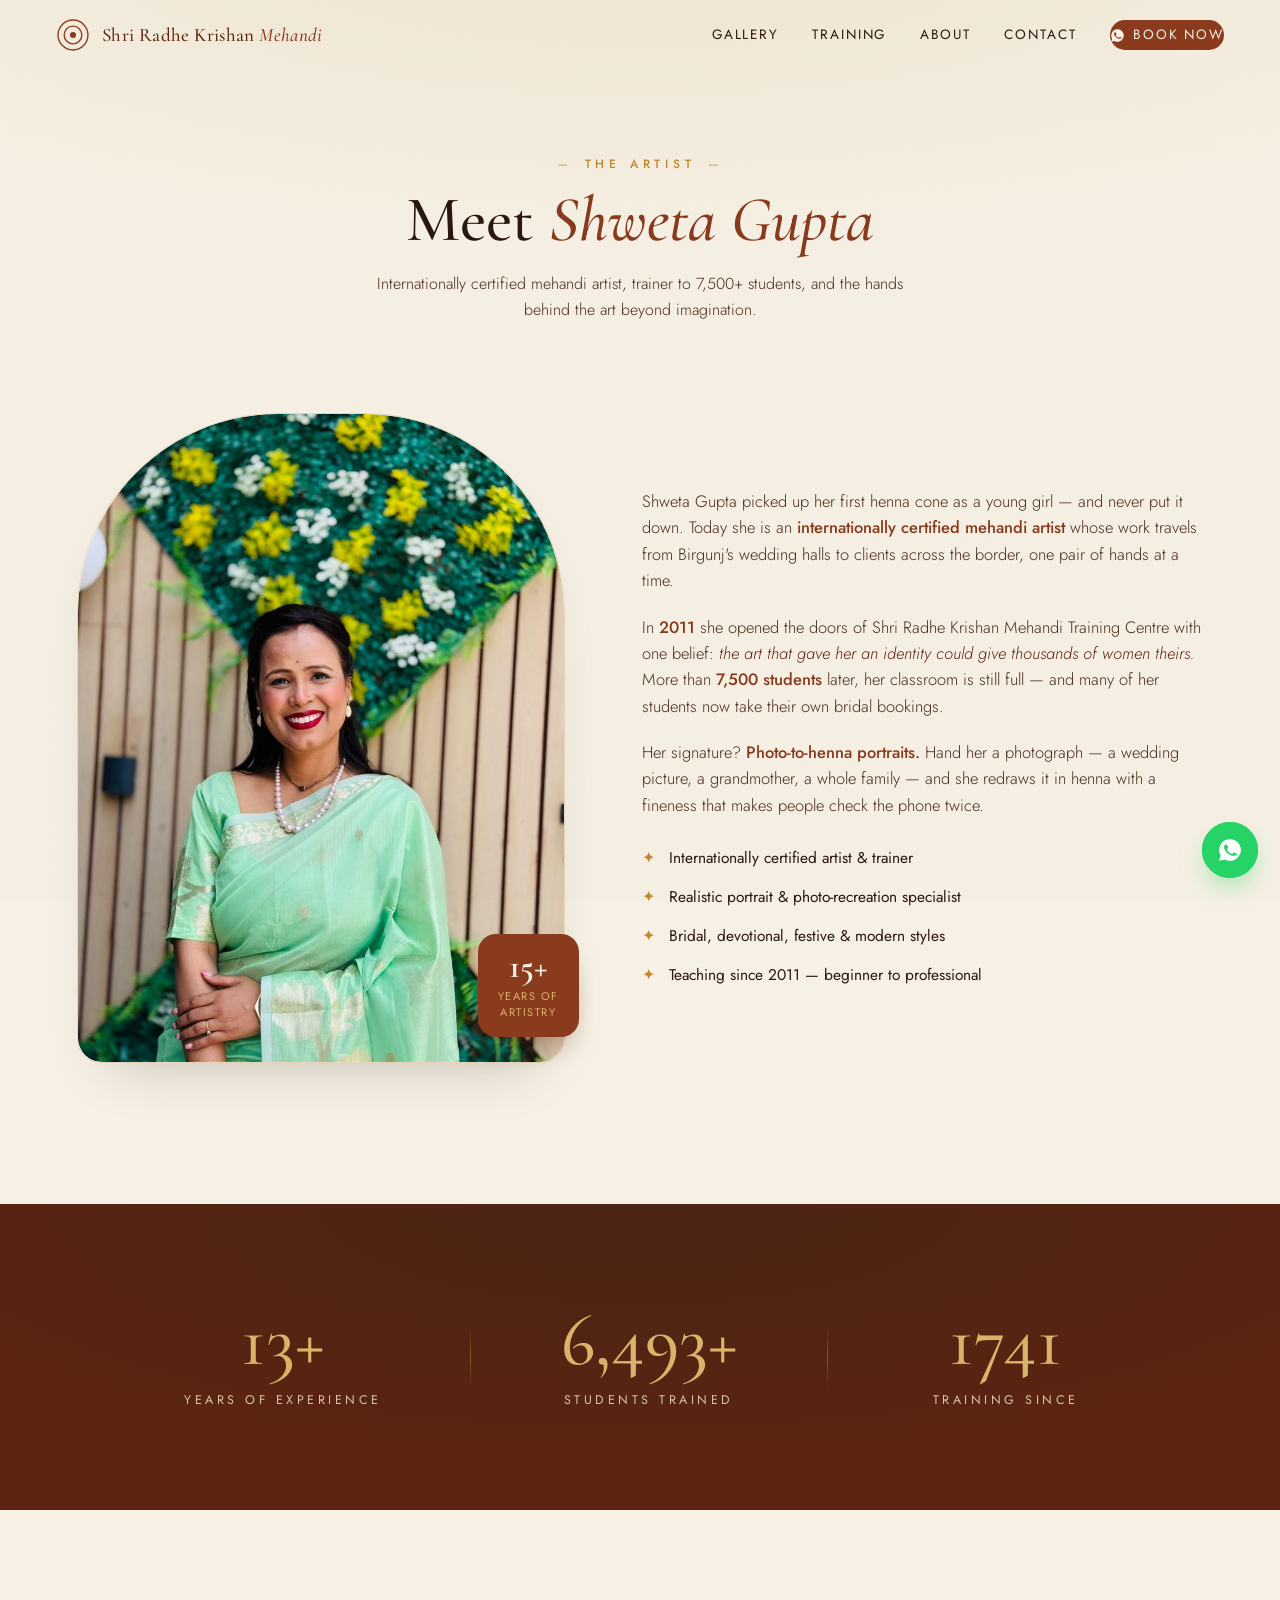
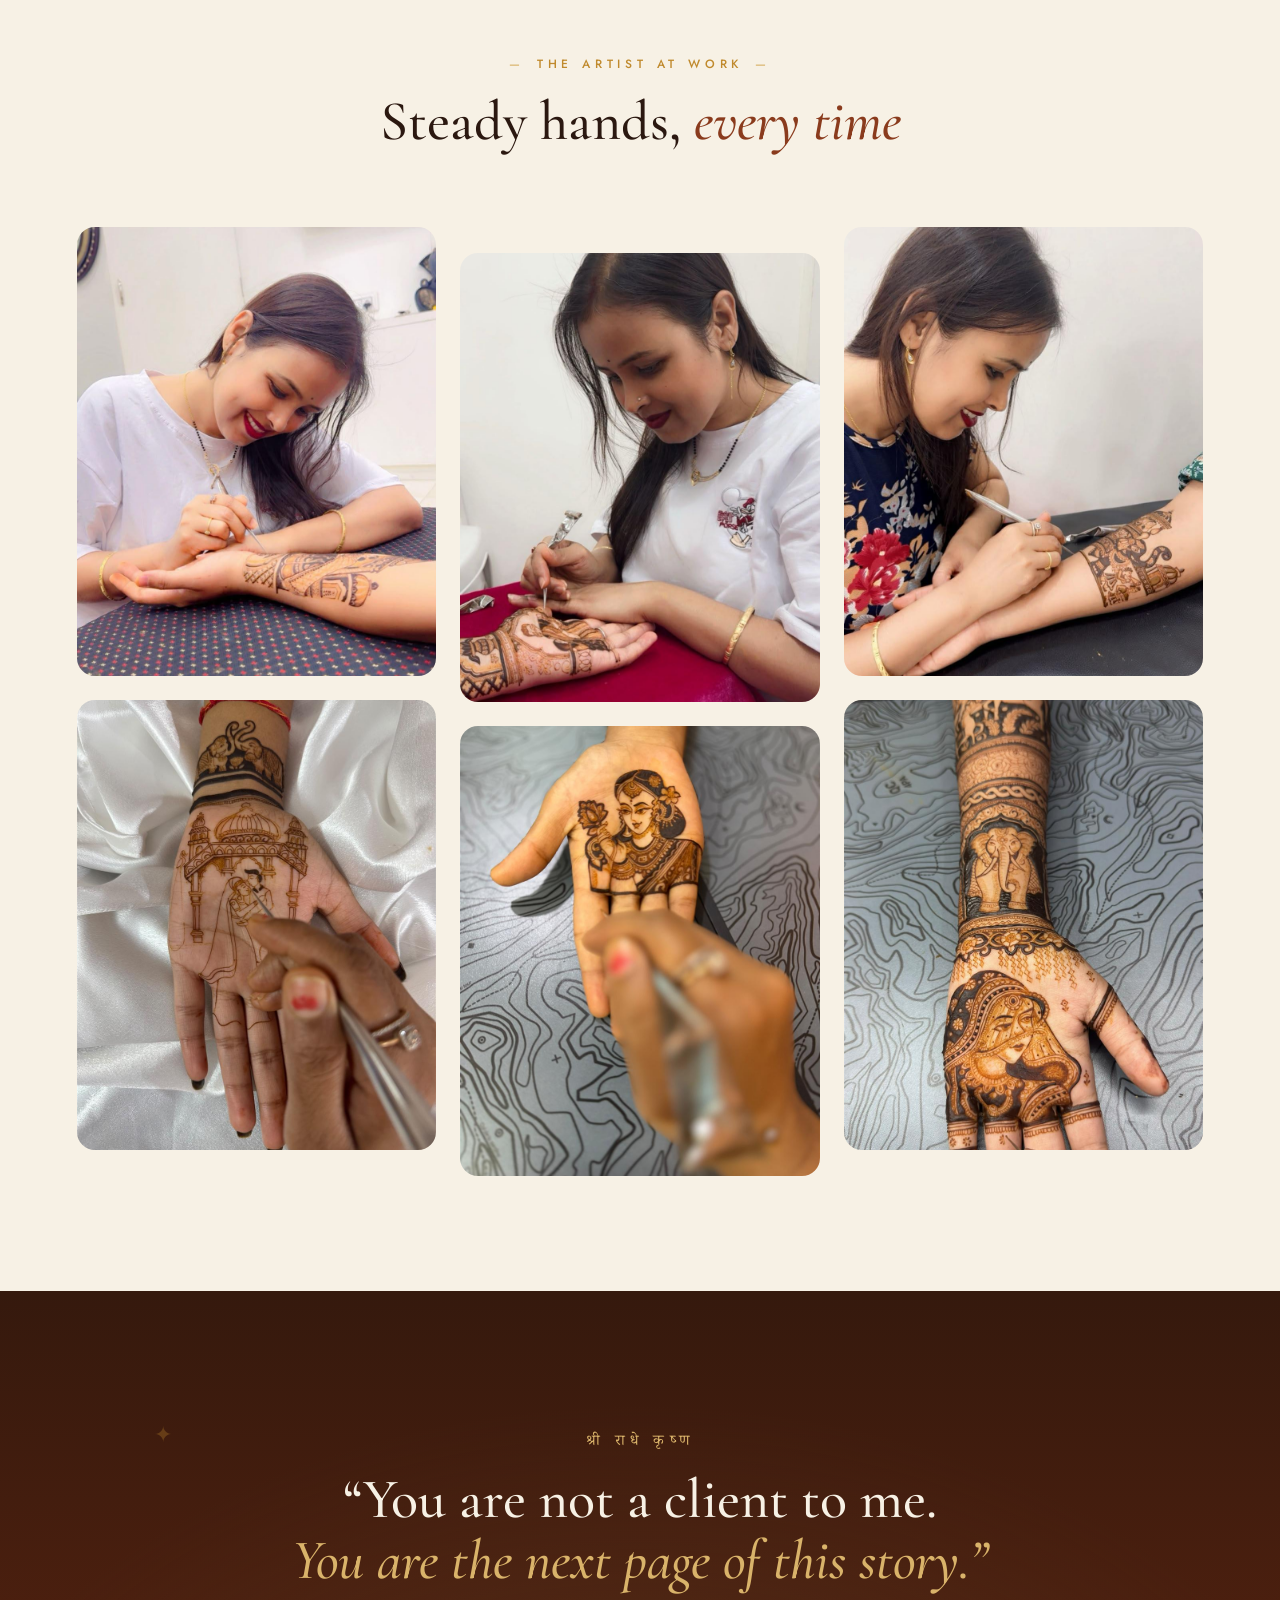
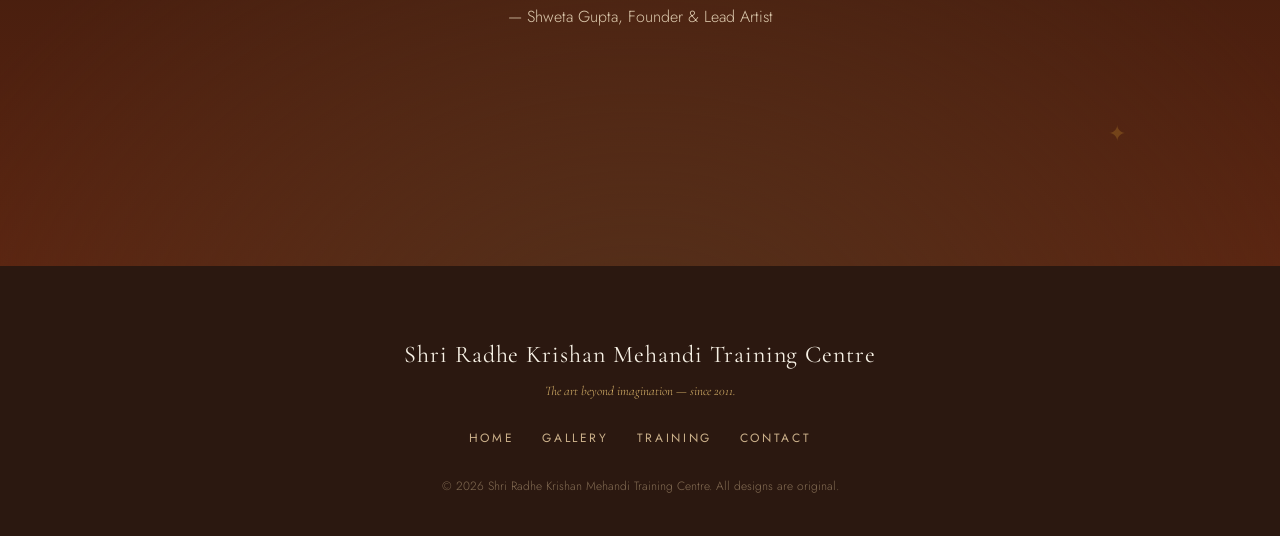
==== commit 0ce827b4: "Brand updates: slogan, 15+ years, 7500+ students, course renames - Hero, marquee, loader and footers" ====
--- a/about.html
+++ b/about.html
@@ -4,7 +4,7 @@
 <meta charset="UTF-8">
 <meta name="viewport" content="width=device-width, initial-scale=1.0">
 <title>About Shweta Gupta — Shri Radhe Krishan Mehandi Training Centre</title>
-<meta name="description" content="Meet Shweta Gupta — internationally certified mehandi artist with 13+ years of experience, trainer of 7000+ students since 2011.">
+<meta name="description" content="Meet Shweta Gupta — internationally certified mehandi artist with 15+ years of experience, trainer of 7500+ students since 2011. The art beyond imagination.">
 <meta name="theme-color" content="#5c2410">
 <link rel="preconnect" href="https://fonts.googleapis.com">
 <link rel="preconnect" href="https://fonts.gstatic.com" crossorigin>
@@ -37,7 +37,7 @@
   <section class="page-hero">
     <span class="kicker">The Artist</span>
     <h1>Meet <em>Shweta Gupta</em></h1>
-    <p>Internationally certified mehandi artist, trainer to 7,000+ students, and the hands behind every design you saw in the gallery.</p>
+    <p>Internationally certified mehandi artist, trainer to 7,500+ students, and the hands behind the art beyond imagination.</p>
   </section>
 
   <!-- portrait + story -->
@@ -47,7 +47,7 @@
         <div class="about-frame" style="padding:0;overflow:hidden">
           <img src="assets/img/artist-01.jpg" alt="Shweta Gupta, founder of Shri Radhe Krishan Mehandi Training Centre" style="display:block;width:100%;height:100%;object-fit:cover;border-radius:inherit">
         </div>
-        <div class="about-badge float-y"><strong>13+</strong><span>years of<br>artistry</span></div>
+        <div class="about-badge float-y"><strong>15+</strong><span>years of<br>artistry</span></div>
       </div>
       <div class="about-copy">
         <p class="reveal">Shweta Gupta picked up her first henna cone as a young girl — and never put it down.
@@ -55,7 +55,7 @@
           Birgunj's wedding halls to clients across the border, one pair of hands at a time.</p>
         <p class="reveal">In <strong>2011</strong> she opened the doors of Shri Radhe Krishan Mehandi Training Centre
           with one belief: <em>the art that gave her an identity could give thousands of women theirs.</em>
-          More than <strong>7,000 students</strong> later, her classroom is still full — and many of her students
+          More than <strong>7,500 students</strong> later, her classroom is still full — and many of her students
           now take their own bridal bookings.</p>
         <p class="reveal">Her signature? <strong>Photo-to-henna portraits.</strong> Hand her a photograph — a wedding
           picture, a grandmother, a whole family — and she redraws it in henna with a fineness that makes people
@@ -73,9 +73,9 @@
   <!-- stats -->
   <section class="stats">
     <div class="stats-inner">
-      <div class="stat reveal"><strong><span class="count" data-count="13">0</span>+</strong><span>Years of Experience</span></div>
+      <div class="stat reveal"><strong><span class="count" data-count="15">0</span>+</strong><span>Years of Experience</span></div>
       <div class="stat-divider" aria-hidden="true"></div>
-      <div class="stat reveal"><strong><span class="count" data-count="7000">0</span>+</strong><span>Students Trained</span></div>
+      <div class="stat reveal"><strong><span class="count" data-count="7500">0</span>+</strong><span>Students Trained</span></div>
       <div class="stat-divider" aria-hidden="true"></div>
       <div class="stat reveal"><strong><span class="count" data-count="2011" data-plain>0</span></strong><span>Training Since</span></div>
     </div>
@@ -113,7 +113,7 @@
 
 <footer class="footer">
   <p class="footer-name">Shri Radhe Krishan Mehandi Training Centre</p>
-  <p class="footer-tag">Passion into skill, since 2011.</p>
+  <p class="footer-tag">The art beyond imagination — since 2011.</p>
   <div class="footer-links">
     <a href="index.html">Home</a>
     <a href="gallery.html">Gallery</a>
--- a/css/style.css
+++ b/css/style.css
@@ -415,6 +415,14 @@
   line-height:1.2;min-width:44px;
 }
 .t-step h4{font-family:var(--font-display);font-size:21px;font-weight:600}
+.t-step .soon{
+  display:inline-block;vertical-align:middle;margin-left:8px;
+  font-family:var(--font-body);font-size:9.5px;font-weight:500;
+  letter-spacing:.18em;text-transform:uppercase;
+  background:var(--gold);color:var(--white);
+  padding:3px 10px;border-radius:99px;
+  animation:pulse 2.4s ease-in-out infinite;
+}
 .t-step p{font-size:14.5px;font-weight:300;color:var(--ink-soft)}
 .training-visual{position:relative;background:var(--white);border-radius:28px;
   border:1.5px solid var(--cream-3);padding:clamp(14px,1.6vw,20px);
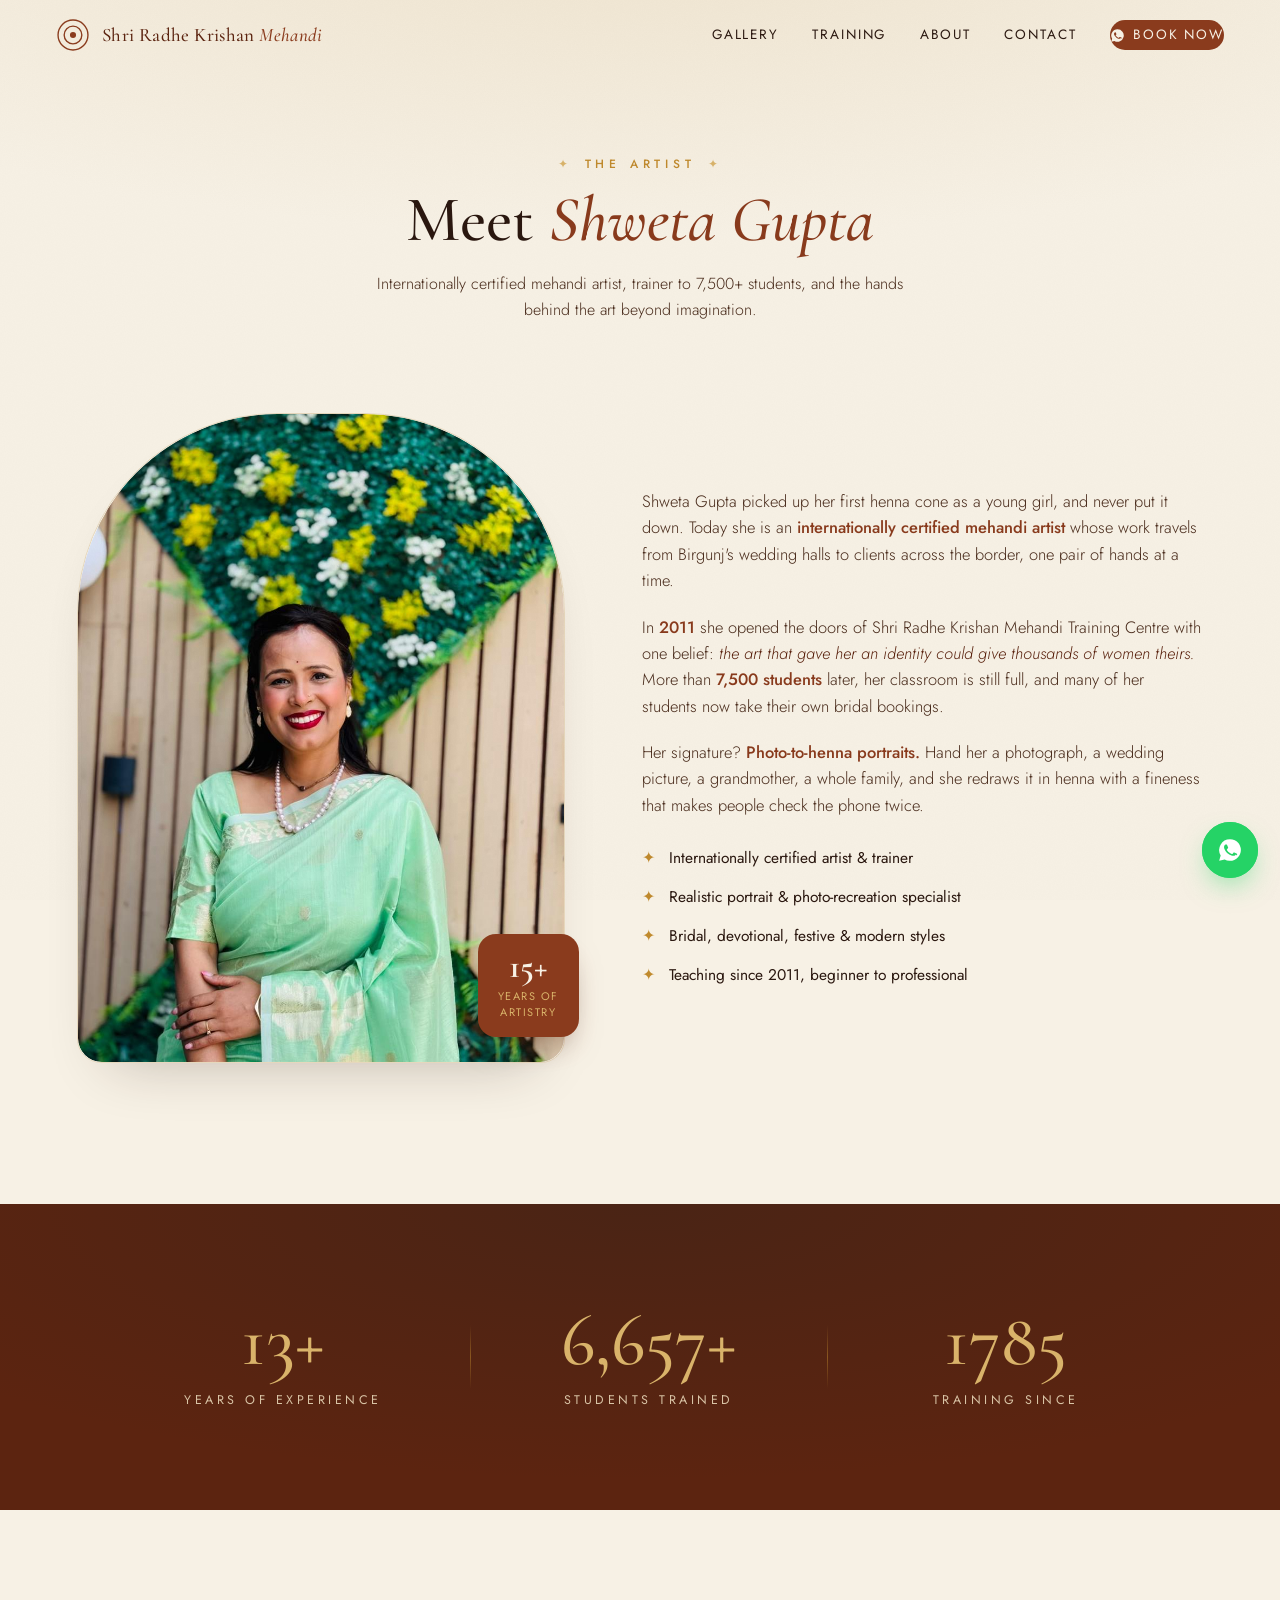
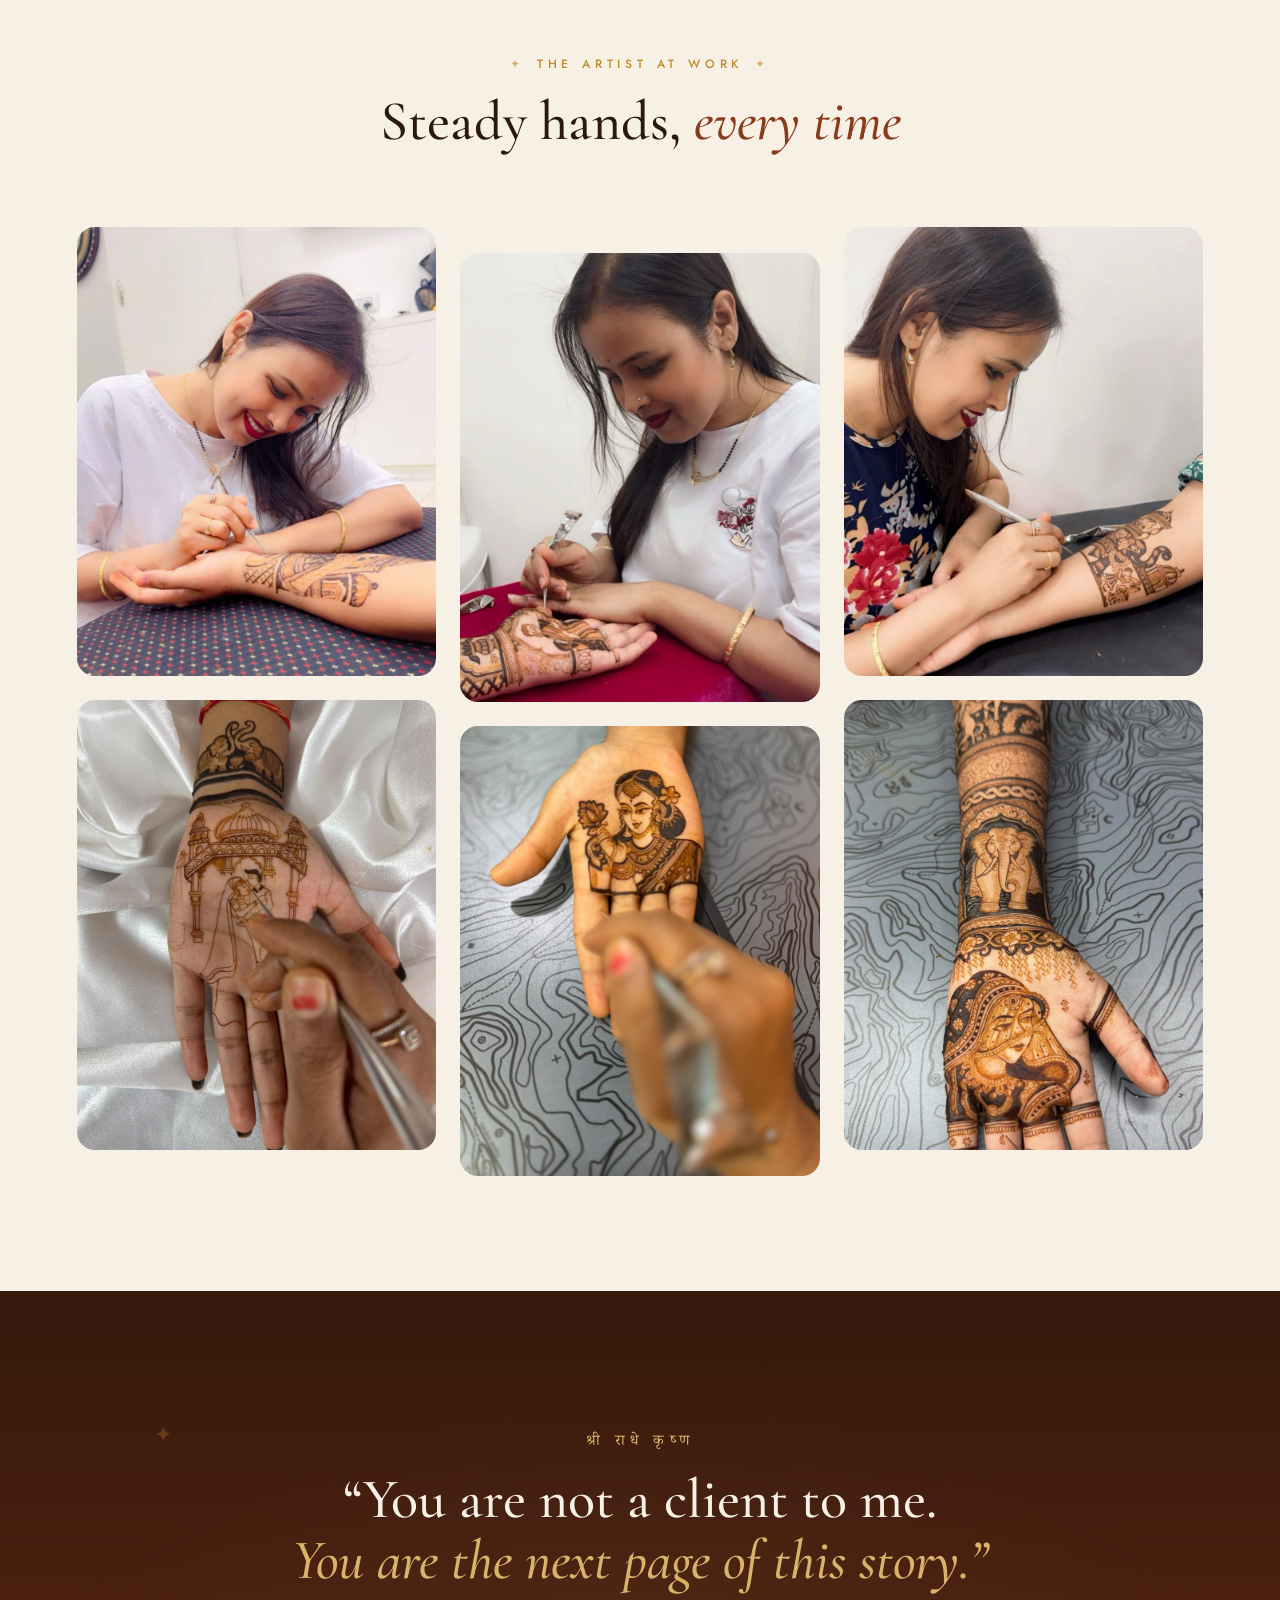
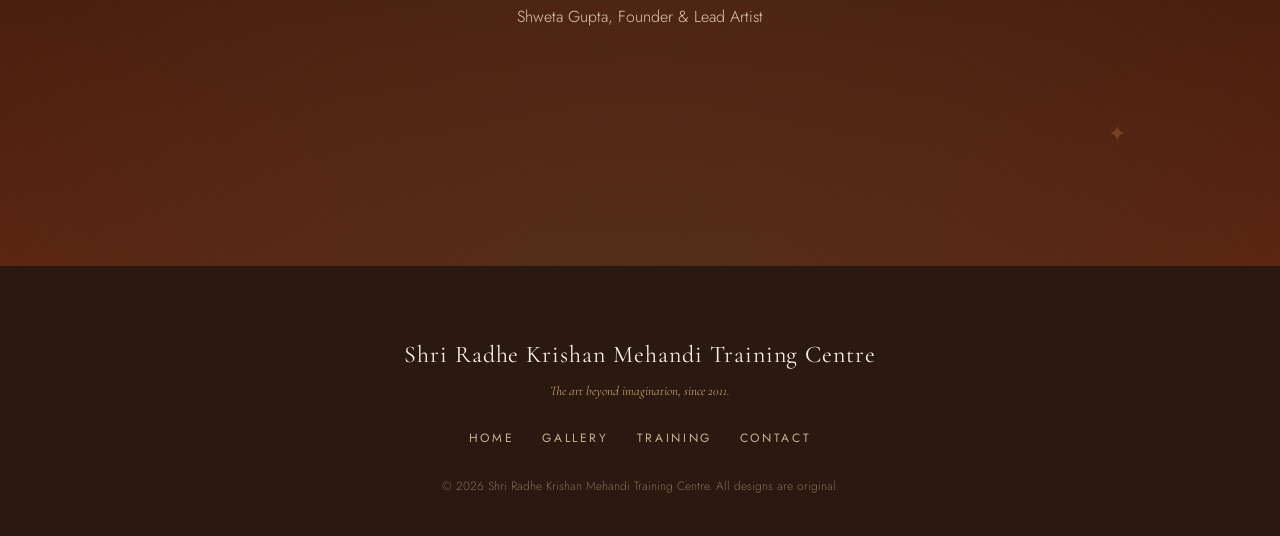
==== commit 0a72f6f3: "Course copy updates, Facebook link, WhatsApp pricing notes, remove dashes - Basic to Bridal course n" ====
--- a/about.html
+++ b/about.html
@@ -1,10 +1,10 @@
-<!DOCTYPE html>
+﻿<!DOCTYPE html>
 <html lang="en">
 <head>
 <meta charset="UTF-8">
 <meta name="viewport" content="width=device-width, initial-scale=1.0">
-<title>About Shweta Gupta — Shri Radhe Krishan Mehandi Training Centre</title>
-<meta name="description" content="Meet Shweta Gupta — internationally certified mehandi artist with 15+ years of experience, trainer of 7500+ students since 2011. The art beyond imagination.">
+<title>About Shweta Gupta | Shri Radhe Krishan Mehandi Training Centre</title>
+<meta name="description" content="Meet Shweta Gupta, internationally certified mehandi artist with 15+ years of experience, trainer of 7500+ students since 2011. The art beyond imagination.">
 <meta name="theme-color" content="#5c2410">
 <link rel="preconnect" href="https://fonts.googleapis.com">
 <link rel="preconnect" href="https://fonts.gstatic.com" crossorigin>
@@ -50,21 +50,21 @@
         <div class="about-badge float-y"><strong>15+</strong><span>years of<br>artistry</span></div>
       </div>
       <div class="about-copy">
-        <p class="reveal">Shweta Gupta picked up her first henna cone as a young girl — and never put it down.
+        <p class="reveal">Shweta Gupta picked up her first henna cone as a young girl, and never put it down.
           Today she is an <strong>internationally certified mehandi artist</strong> whose work travels from
           Birgunj's wedding halls to clients across the border, one pair of hands at a time.</p>
         <p class="reveal">In <strong>2011</strong> she opened the doors of Shri Radhe Krishan Mehandi Training Centre
           with one belief: <em>the art that gave her an identity could give thousands of women theirs.</em>
-          More than <strong>7,500 students</strong> later, her classroom is still full — and many of her students
+          More than <strong>7,500 students</strong> later, her classroom is still full, and many of her students
           now take their own bridal bookings.</p>
-        <p class="reveal">Her signature? <strong>Photo-to-henna portraits.</strong> Hand her a photograph — a wedding
-          picture, a grandmother, a whole family — and she redraws it in henna with a fineness that makes people
+        <p class="reveal">Her signature? <strong>Photo-to-henna portraits.</strong> Hand her a photograph, a wedding
+          picture, a grandmother, a whole family, and she redraws it in henna with a fineness that makes people
           check the phone twice.</p>
         <ul class="about-points">
           <li class="reveal"><i>✦</i> Internationally certified artist &amp; trainer</li>
           <li class="reveal"><i>✦</i> Realistic portrait &amp; photo-recreation specialist</li>
           <li class="reveal"><i>✦</i> Bridal, devotional, festive &amp; modern styles</li>
-          <li class="reveal"><i>✦</i> Teaching since 2011 — beginner to professional</li>
+          <li class="reveal"><i>✦</i> Teaching since 2011, beginner to professional</li>
         </ul>
       </div>
     </div>
@@ -102,7 +102,7 @@
     <div class="cta-inner reveal">
       <span class="loader-devanagari">श्री राधे कृष्ण</span>
       <h2>&ldquo;You are not a client to me.<br><em>You are the next page of this story.&rdquo;</em></h2>
-      <p>— Shweta Gupta, Founder &amp; Lead Artist</p>
+      <p>Shweta Gupta, Founder &amp; Lead Artist</p>
       <div class="hero-actions">
         <a class="btn btn-light" href="https://wa.me/9779845516077" target="_blank" rel="noopener">Talk to Shweta</a>
         <a class="btn btn-ghost-light" href="gallery.html">See Her Work</a>
@@ -113,7 +113,7 @@
 
 <footer class="footer">
   <p class="footer-name">Shri Radhe Krishan Mehandi Training Centre</p>
-  <p class="footer-tag">The art beyond imagination — since 2011.</p>
+  <p class="footer-tag">The art beyond imagination, since 2011.</p>
   <div class="footer-links">
     <a href="index.html">Home</a>
     <a href="gallery.html">Gallery</a>
--- a/css/style.css
+++ b/css/style.css
@@ -296,7 +296,7 @@
   display:inline-block;font-size:12px;letter-spacing:.4em;text-transform:uppercase;
   color:var(--gold);font-weight:500;margin-bottom:16px;
 }
-.kicker::before,.kicker::after{content:"—";color:var(--gold-soft);margin:0 12px}
+.kicker::before,.kicker::after{content:"✦";color:var(--gold-soft);margin:0 12px}
 .section-head h2, .training h2, .cta-banner h2{
   font-family:var(--font-display);font-weight:500;
   font-size:clamp(32px,4.6vw,56px);line-height:1.08;color:var(--ink);
@@ -611,7 +611,7 @@
 .cta-banner p{font-weight:300;color:#dcc9ad;margin-bottom:34px}
 
 /* ═══════════════ CONTACT ═══════════════ */
-.contact-grid{display:grid;grid-template-columns:repeat(3,1fr);gap:clamp(14px,2vw,24px)}
+.contact-grid{display:grid;grid-template-columns:repeat(4,1fr);gap:clamp(14px,2vw,24px)}
 .c-card{
   background:var(--white);border:1.5px solid var(--cream-3);border-radius:20px;
   padding:30px 24px;display:block;
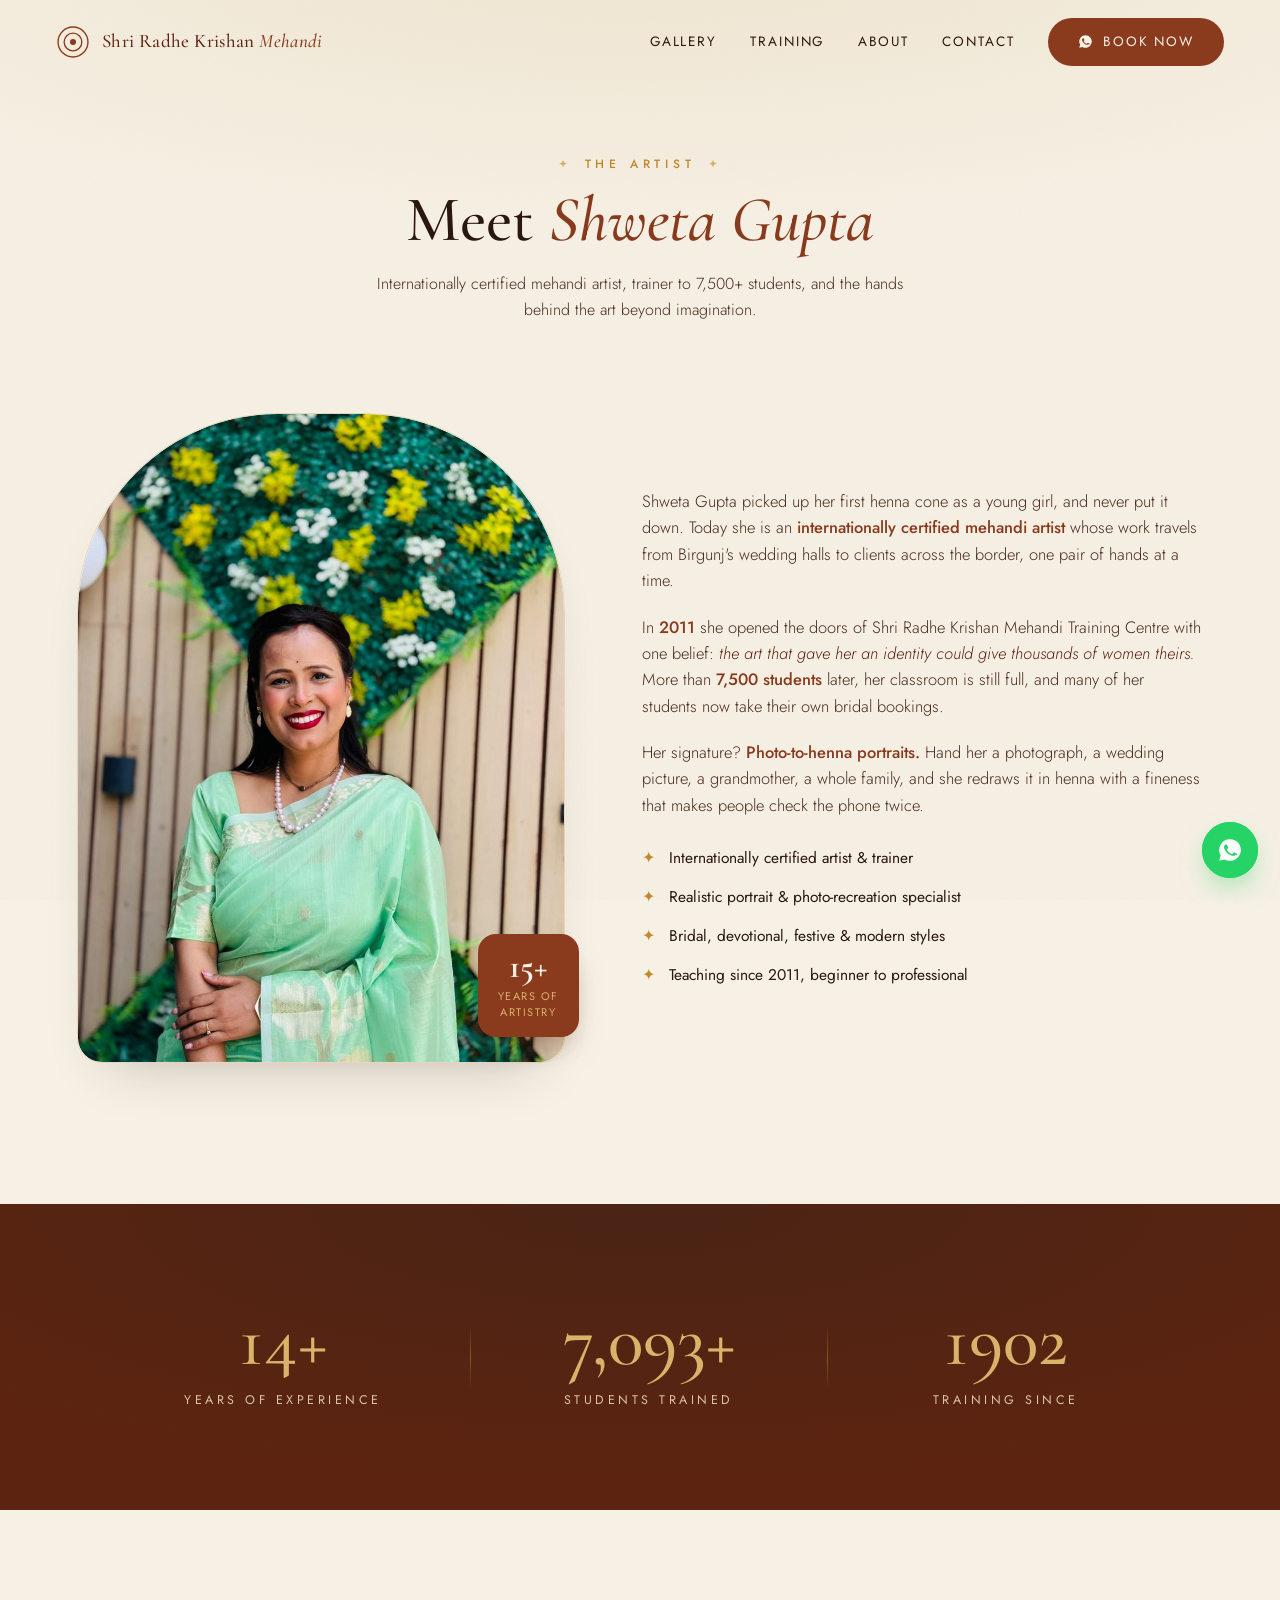
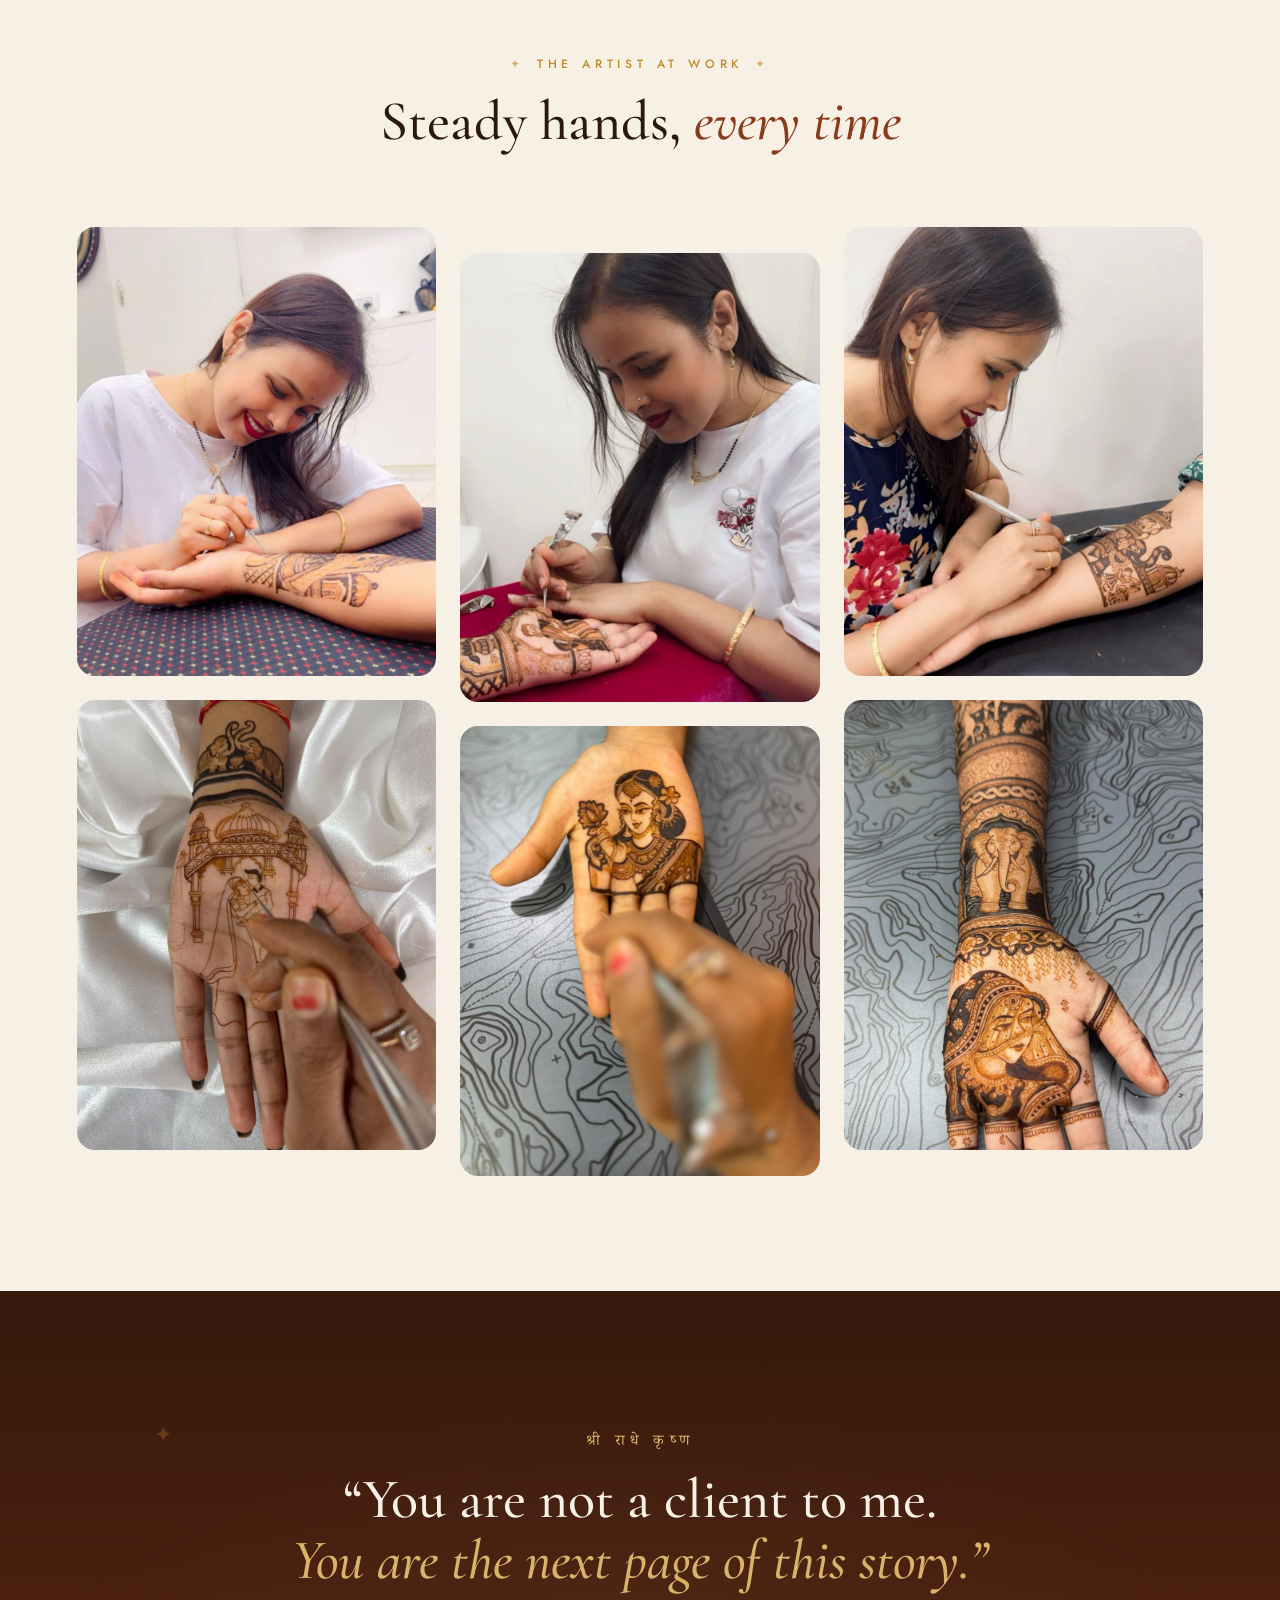
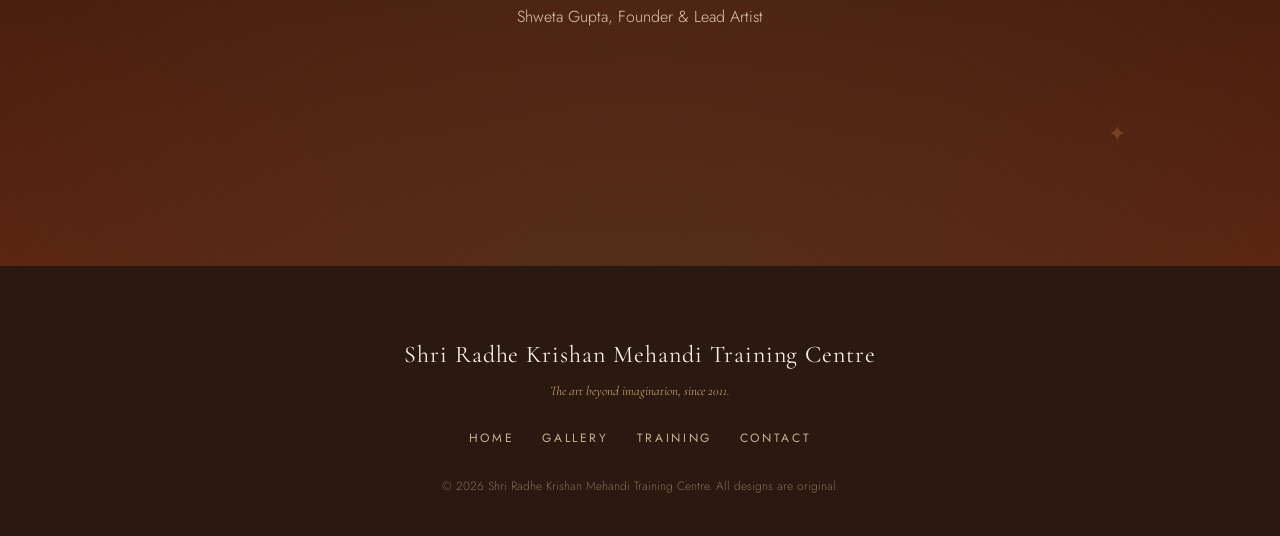
==== commit f2cff4d5: "Fix mobile menu trap, About badge overlap, image-load layout collapse - Nav entrance now animates to" ====
--- a/about.html
+++ b/about.html
@@ -9,7 +9,7 @@
 <link rel="preconnect" href="https://fonts.googleapis.com">
 <link rel="preconnect" href="https://fonts.gstatic.com" crossorigin>
 <link href="https://fonts.googleapis.com/css2?family=Cormorant+Garamond:ital,wght@0,400;0,500;0,600;0,700;1,400;1,500&family=Jost:wght@300;400;500;600&family=Noto+Serif+Devanagari:wght@500&display=swap" rel="stylesheet">
-<link rel="stylesheet" href="css/style.css">
+<link rel="stylesheet" href="css/style.css?v=7">
 <link rel="icon" href="data:image/svg+xml,<svg xmlns='http://www.w3.org/2000/svg' viewBox='0 0 100 100'><circle cx='50' cy='50' r='42' fill='%238a3b1d'/><circle cx='50' cy='50' r='26' fill='none' stroke='%23f6efe3' stroke-width='4'/><circle cx='50' cy='50' r='10' fill='%23f6efe3'/></svg>">
 </head>
 <body>
@@ -44,8 +44,8 @@
   <section class="about section" style="padding-top:20px">
     <div class="about-grid">
       <div class="about-art reveal">
-        <div class="about-frame" style="padding:0;overflow:hidden">
-          <img src="assets/img/artist-01.jpg" alt="Shweta Gupta, founder of Shri Radhe Krishan Mehandi Training Centre" style="display:block;width:100%;height:100%;object-fit:cover;border-radius:inherit">
+        <div class="about-frame photo-arch">
+          <img src="assets/img/artist-01.jpg" alt="Shweta Gupta, founder of Shri Radhe Krishan Mehandi Training Centre">
         </div>
         <div class="about-badge float-y"><strong>15+</strong><span>years of<br>artistry</span></div>
       </div>
@@ -127,6 +127,6 @@
   <svg viewBox="0 0 24 24" width="26" height="26" fill="currentColor"><path d="M12 2a10 10 0 0 0-8.6 15.1L2 22l5.1-1.3A10 10 0 1 0 12 2Zm5.4 14.1c-.2.6-1.3 1.2-1.8 1.2-.5.1-1 .2-3.3-.7-2.8-1.1-4.6-4-4.7-4.2-.1-.2-1.1-1.5-1.1-2.9s.7-2 1-2.3c.2-.3.5-.3.7-.3h.5c.2 0 .4 0 .6.5l.9 2.1c.1.2.1.4 0 .6l-.4.6-.5.5c-.2.2-.3.4-.1.7.2.3.8 1.4 1.8 2.2 1.3 1.1 2.3 1.5 2.6 1.6.3.1.5.1.7-.1l1-1.2c.2-.3.4-.2.7-.1l2 1c.3.1.5.2.6.4 0 .1 0 .8-.2 1.4Z"/></svg>
 </a>
 
-<script src="js/main.js"></script>
+<script src="js/main.js?v=7"></script>
 </body>
 </html>
--- a/css/style.css
+++ b/css/style.css
@@ -121,14 +121,15 @@
 @media (hover:none){.cursor-dot{display:none}}
 
 /* ═══════════════ NAV ═══════════════ */
+/* entrance animates `top`, never transform: a transformed nav would trap
+   the position:fixed mobile menu inside the header bar */
 .nav{
-  position:fixed;top:0;left:0;right:0;z-index:50;
+  position:fixed;top:-110px;left:0;right:0;z-index:50;
   display:flex;align-items:center;justify-content:space-between;
   padding:18px clamp(20px,5vw,56px);
-  transform:translateY(-110%);
-  transition:transform .9s var(--ease-out), background .4s, box-shadow .4s, padding .4s;
-}
-body.loaded .nav{transform:translateY(0)}
+  transition:top .9s var(--ease-out), background .4s, box-shadow .4s, padding .4s;
+}
+body.loaded .nav{top:0}
 .nav.scrolled{
   background:rgba(247,241,229,.9);backdrop-filter:blur(14px);
   box-shadow:0 1px 0 rgba(43,24,16,.08);padding-top:12px;padding-bottom:12px;
@@ -148,10 +149,10 @@
   transition:transform .45s var(--ease-out);
 }
 .nav-links a:not(.nav-cta):hover::after{transform:scaleX(1);transform-origin:left}
-.nav-cta{
+.nav-links a.nav-cta{
   background:var(--henna);color:var(--cream)!important;
-  padding:10px 22px;border-radius:99px;transition:background .3s,transform .3s;
-  display:inline-flex;align-items:center;gap:8px;white-space:nowrap;
+  padding:13px 30px;border-radius:99px;transition:background .3s,transform .3s;
+  display:inline-flex;align-items:center;gap:10px;white-space:nowrap;
 }
 .nav-cta svg{flex-shrink:0}
 .nav-cta:hover{background:var(--henna-deep);transform:translateY(-2px)}
@@ -331,6 +332,12 @@
   padding:clamp(24px,3vw,48px);background:var(--white);
   box-shadow:0 30px 60px -35px rgba(43,24,16,.3);
 }
+.photo-arch{padding:0;overflow:hidden}
+.photo-arch img{
+  display:block;width:100%;height:auto;
+  aspect-ratio:3/4;object-fit:cover;object-position:top center;
+  border-radius:inherit;
+}
 .about-badge,.training-chip{
   position:absolute;right:-14px;bottom:26px;
   background:var(--henna);color:var(--cream);
@@ -831,22 +838,25 @@
   .cards{grid-template-columns:1fr 1fr}
   .contact-grid{grid-template-columns:1fr 1fr}
   .training-inner{grid-template-columns:1fr}
-  .training-visual{max-width:440px;margin:0 auto}
-}
-@media (max-width:820px){
+  .training-visual{width:100%;max-width:440px;margin:0 auto}
+}
+@media (max-width:1060px){
   .nav-toggle{display:block}
   .nav-links{
     position:fixed;inset:0;background:var(--cream);
     flex-direction:column;justify-content:center;gap:30px;
+    z-index:55;overflow-y:auto;
     clip-path:circle(0 at calc(100% - 44px) 34px);
     transition:clip-path .7s var(--ease-out);
   }
   .nav-links.open{clip-path:circle(150% at calc(100% - 44px) 34px)}
   .nav-links a{font-size:17px}
+}
+@media (max-width:820px){
   .about-grid{grid-template-columns:1fr}
-  .about-art{max-width:380px;margin:0 auto}
+  .about-art{width:100%;max-width:380px;margin:0 auto}
   .owner-inner{grid-template-columns:1fr}
-  .owner-photo{max-width:380px;margin:0 auto}
+  .owner-photo{width:100%;max-width:380px;margin:0 auto}
   .admission-grid{grid-template-columns:1fr}
   .adm-info{position:static}
   .gallery-grid{grid-template-columns:1fr 1fr}
